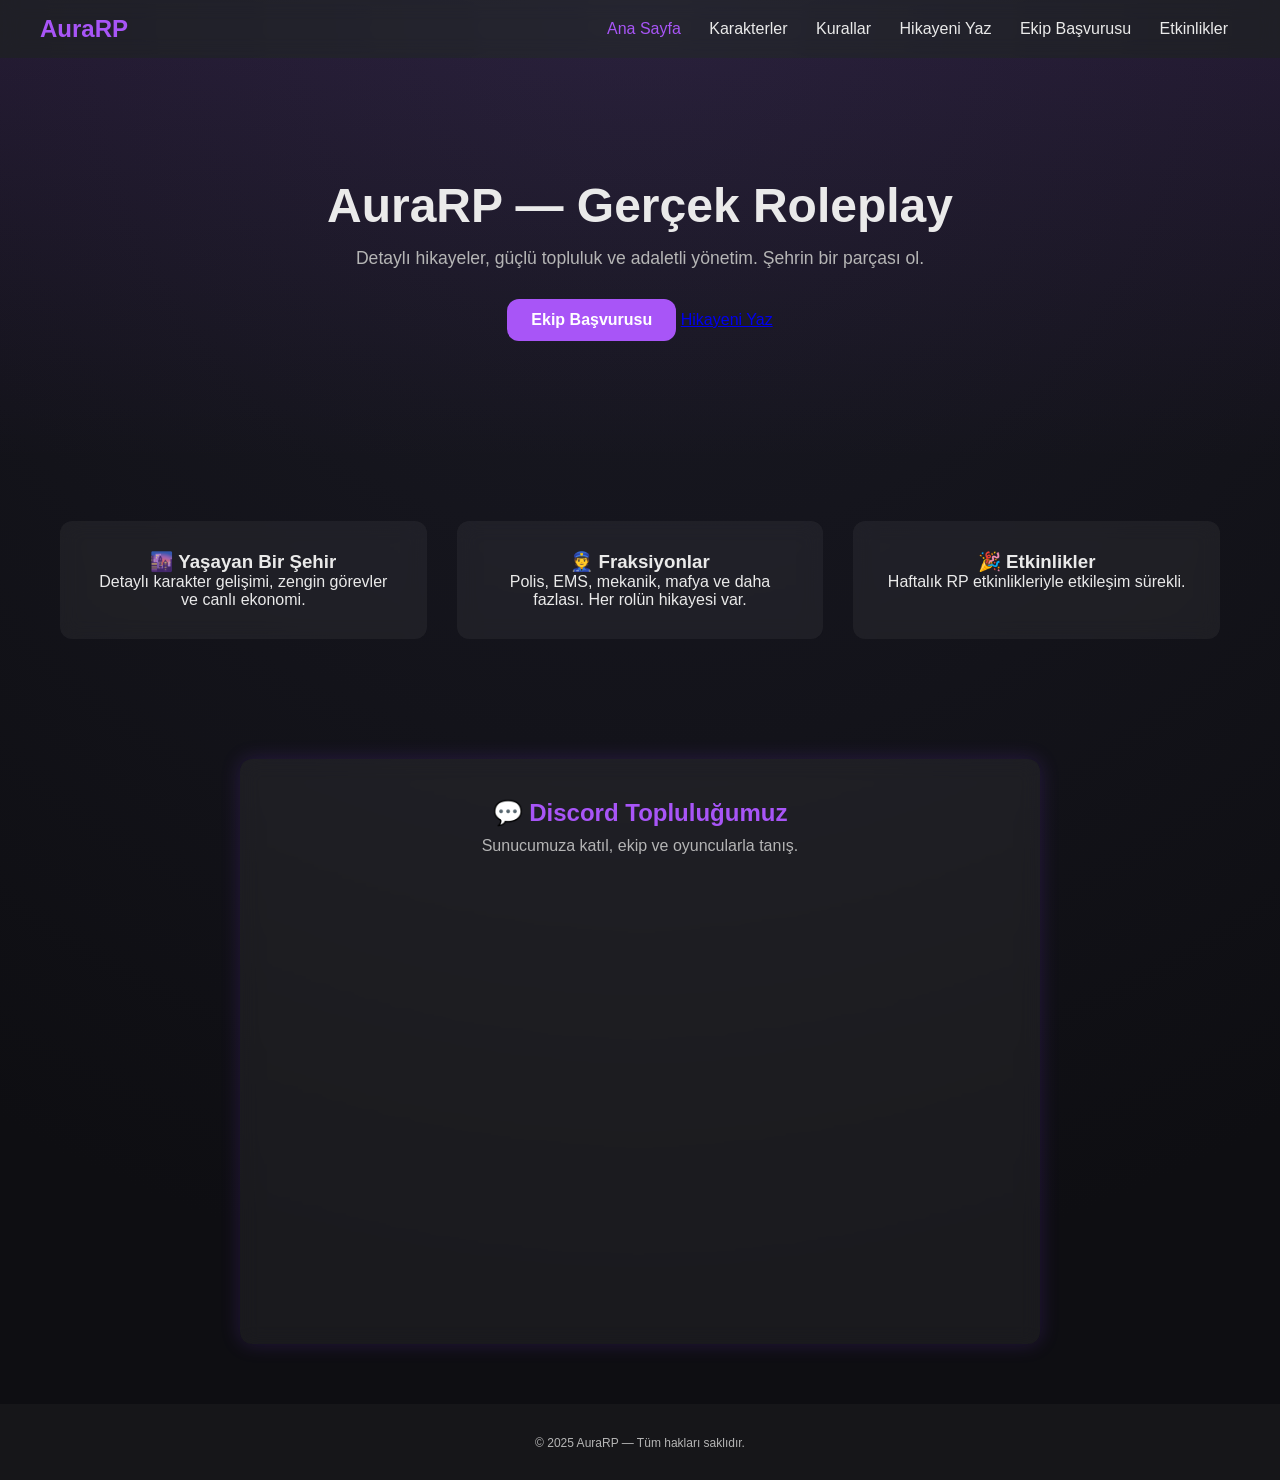
==== index.html @ 649ebe2e "Update index.html" ====
<!DOCTYPE html>
<html lang="tr">
<head>
  <meta charset="utf-8" />
  <meta name="viewport" content="width=device-width,initial-scale=1" />
  <title>AuraRP — Ana Sayfa</title>
  <link rel="stylesheet" href="style.css">
</head>
<body>

  <nav class="nav">
    <div class="brand">AuraRP</div>
    <div class="nav-links">
      <a href="index.html" class="active">Ana Sayfa</a>
      <a href="characters.html">Karakterler</a>
      <a href="rules.html">Kurallar</a>
      <a href="hikaye.html">Hikayeni Yaz</a>
      <a href="basvuru.html">Ekip Başvurusu</a>
      <a href="etkinlik.html">Etkinlikler</a>
    </div>
  </nav>

  <header class="hero" id="home">
    <div class="hero-content">
      <h1>AuraRP — Gerçek Roleplay</h1>
      <p>Detaylı hikayeler, güçlü topluluk ve adaletli yönetim. Şehrin bir parçası ol.</p>
      <div class="hero-ctas">
        <a class="btn-primary" href="basvuru.html">Ekip Başvurusu</a>
        <a class="btn-secondary" href="hikaye.html">Hikayeni Yaz</a>
      </div>
    </div>
  </header>

  <main>
    <section class="info">
      <div class="info-box">
        <h3>🌆 Yaşayan Bir Şehir</h3>
        <p>Detaylı karakter gelişimi, zengin görevler ve canlı ekonomi.</p>
      </div>
      <div class="info-box">
        <h3>👮 Fraksiyonlar</h3>
        <p>Polis, EMS, mekanik, mafya ve daha fazlası. Her rolün hikayesi var.</p>
      </div>
      <div class="info-box">
        <h3>🎉 Etkinlikler</h3>
        <p>Haftalık RP etkinlikleriyle etkileşim sürekli.</p>
      </div>
    </section>

    <!-- Discord section: iframe + fallback -->
    <section class="discord-section" id="discordSection">
      <h2>💬 Discord Topluluğumuz</h2>
      <p>Sunucumuza katıl, ekip ve oyuncularla tanış.</p>

      <div class="discord-wrapper">
        <!-- iframe (canlı widget) -->
        <iframe id="discordIframe"
          src="https://discord.com/widget?id=1429447982087929938&theme=dark"
          width="360" height="420" allowtransparency="true" frameborder="0"
          sandbox="allow-popups allow-popups-to-escape-sandbox allow-same-origin allow-scripts"
          title="AuraRP Discord Widget"></iframe>

        <!-- fallback card (gösterilir iframe yüklenmezse) -->
        <div id="discordFallback" class="discord-fallback" hidden>
          <div class="fallback-inner">
            <div class="fallback-title">AuraRP • Discord</div>
            <div class="fallback-body">
              <p>Widget yüklenemiyor veya sunucuda widget kapalı. Yine de katılabilirsin:</p>
              <a class="btn-primary" href="https://discord.gg/quWAxqxK4T" target="_blank">Discord’a Katıl</a>
            </div>
          </div>
        </div>
      </div>

    </section>
  </main>

  <footer>
    <small>© 2025 AuraRP — Tüm hakları saklıdır.</small>
  </footer>

<script>
  // Basit kontrol: iframe onload tetiklenirse fallback gizle. 2.5s içinde onload gelmezse fallback göster.
  (function(){
    const iframe = document.getElementById('discordIframe');
    const fallback = document.getElementById('discordFallback');

    let loaded = false;
    const timeout = setTimeout(() => {
      if (!loaded) {
        // iframe muhtemelen engelleniyor (widget kapalı veya CSP); fallback'ı göster
        fallback.hidden = false;
        iframe.style.display = 'none';
      }
    }, 2500);

    iframe.addEventListener('load', () => {
      loaded = true;
      clearTimeout(timeout);
      // bazen iframe yükleniyor ama içeriği boş; yine de gizleme.
      fallback.hidden = true;
      iframe.style.display = 'block';
    });
  })();
</script>

</body>
</html>
---- style.css ----
:root {
  --bg: #0e0e12;
  --text: #eaeaea;
  --text-light: #b5b5b5;
  --accent: #a855f7;
  --radius: 12px;
}

* {
  margin: 0;
  padding: 0;
  box-sizing: border-box;
  font-family: "Poppins", sans-serif;
}

body {
  background: radial-gradient(circle at top, #1a1a25 0%, #0e0e12 80%);
  color: var(--text);
  min-height: 100vh;
  display: flex;
  flex-direction: column;
}

/* ---------- Navbar ---------- */
.nav {
  display: flex;
  justify-content: space-between;
  align-items: center;
  background: rgba(255, 255, 255, 0.05);
  backdrop-filter: blur(10px);
  padding: 15px 40px;
  position: sticky;
  top: 0;
  z-index: 10;
}

.brand {
  font-weight: 800;
  font-size: 1.5rem;
  color: var(--accent);
}

.nav-links a {
  color: var(--text);
  margin: 0 12px;
  text-decoration: none;
  transition: 0.3s;
}

.nav-links a:hover,
.nav-links a.active {
  color: var(--accent);
}

/* ---------- Hero ---------- */
.hero {
  text-align: center;
  padding: 120px 20px;
  background: linear-gradient(180deg, rgba(168, 85, 247, 0.1), transparent);
}

.hero-content h1 {
  font-size: 3rem;
  margin-bottom: 15px;
}

.hero-content p {
  font-size: 1.1rem;
  color: var(--text-light);
  margin-bottom: 30px;
}

.btn-primary {
  display: inline-block;
  background: var(--accent);
  color: white;
  padding: 12px 24px;
  border-radius: var(--radius);
  text-decoration: none;
  font-weight: 600;
  transition: 0.3s;
}

.btn-primary:hover {
  background: #9333ea;
  box-shadow: 0 0 20px rgba(168, 85, 247, 0.5);
}

/* ---------- Bilgi Kutuları ---------- */
.info {
  display: grid;
  grid-template-columns: repeat(auto-fit, minmax(250px, 1fr));
  gap: 30px;
  padding: 60px;
  text-align: center;
}

.info-box {
  background: rgba(255, 255, 255, 0.05);
  border-radius: var(--radius);
  padding: 30px;
  backdrop-filter: blur(10px);
  transition: 0.3s;
}

.info-box:hover {
  transform: translateY(-6px);
  box-shadow: 0 0 15px rgba(168, 85, 247, 0.3);
}

/* ---------- Discord Bölümü ---------- */
.discord-section {
  text-align: center;
  margin: 60px auto;
  padding: 40px;
  max-width: 800px;
  background: rgba(255, 255, 255, 0.05);
  border-radius: var(--radius);
  backdrop-filter: blur(10px);
  box-shadow: 0 0 20px rgba(124, 58, 237, 0.2);
}

.discord-section h2 {
  color: var(--accent);
  margin-bottom: 10px;
}

.discord-section p {
  color: var(--text-light);
  margin-bottom: 25px;
}

.discord-widget {
  display: flex;
  justify-content: center;
}

/* ---------- Sayfa Bölümü ---------- */
.page {
  text-align: center;
  padding: 100px 20px 60px;
}

.page h1 {
  color: var(--accent);
  margin-bottom: 15px;
}

.page p {
  color: var(--text-light);
  margin-bottom: 40px;
}

/* ---------- Form Tasarımı ---------- */
.form-glass {
  background: rgba(255, 255, 255, 0.05);
  backdrop-filter: blur(12px);
  border-radius: var(--radius);
  box-shadow: 0 0 20px rgba(124, 58, 237, 0.2);
  padding: 40px;
  max-width: 600px;
  margin: 30px auto;
  transition: 0.3s ease;
}

.animated-form .field {
  position: relative;
  margin-bottom: 20px;
}

.animated-form input,
.animated-form textarea,
.animated-form select {
  width: 100%;
  padding: 14px 16px;
  background: rgba(20, 20, 25, 0.7);
  border: 1px solid rgba(255, 255, 255, 0.1);
  border-radius: var(--radius);
  color: var(--text);
  font-size: 15px;
  outline: none;
  transition: 0.3s ease;
}

.animated-form input:focus,
.animated-form textarea:focus,
.animated-form select:focus {
  border-color: var(--accent);
  box-shadow: 0 0 10px rgba(124, 58, 237, 0.4);
}

.animated-form label {
  position: absolute;
  left: 16px;
  top: 13px;
  color: var(--text-light);
  font-size: 14px;
  pointer-events: none;
  transition: 0.25s ease;
}

.animated-form input:focus + label,
.animated-form textarea:focus + label,
.animated-form input:not(:placeholder-shown) + label,
.animated-form textarea:not(:placeholder-shown) + label {
  top: -8px;
  left: 10px;
  background: var(--bg);
  padding: 0 6px;
  font-size: 12px;
  color: var(--accent);
}

/* ---------- Footer ---------- */
footer {
  margin-top: auto;
  text-align: center;
  padding: 30px;
  font-size: 0.9rem;
  color: var(--text-light);
  background: rgba(255, 255, 255, 0.03);
}

/* ---------- Mobil ---------- */
@media (max-width: 700px) {
  .info {
    padding: 30px 15px;
  }

  .form-glass {
    padding: 25px;
  }

  .discord-widget iframe {
    width: 100%;
    height: 400px;
  }
}
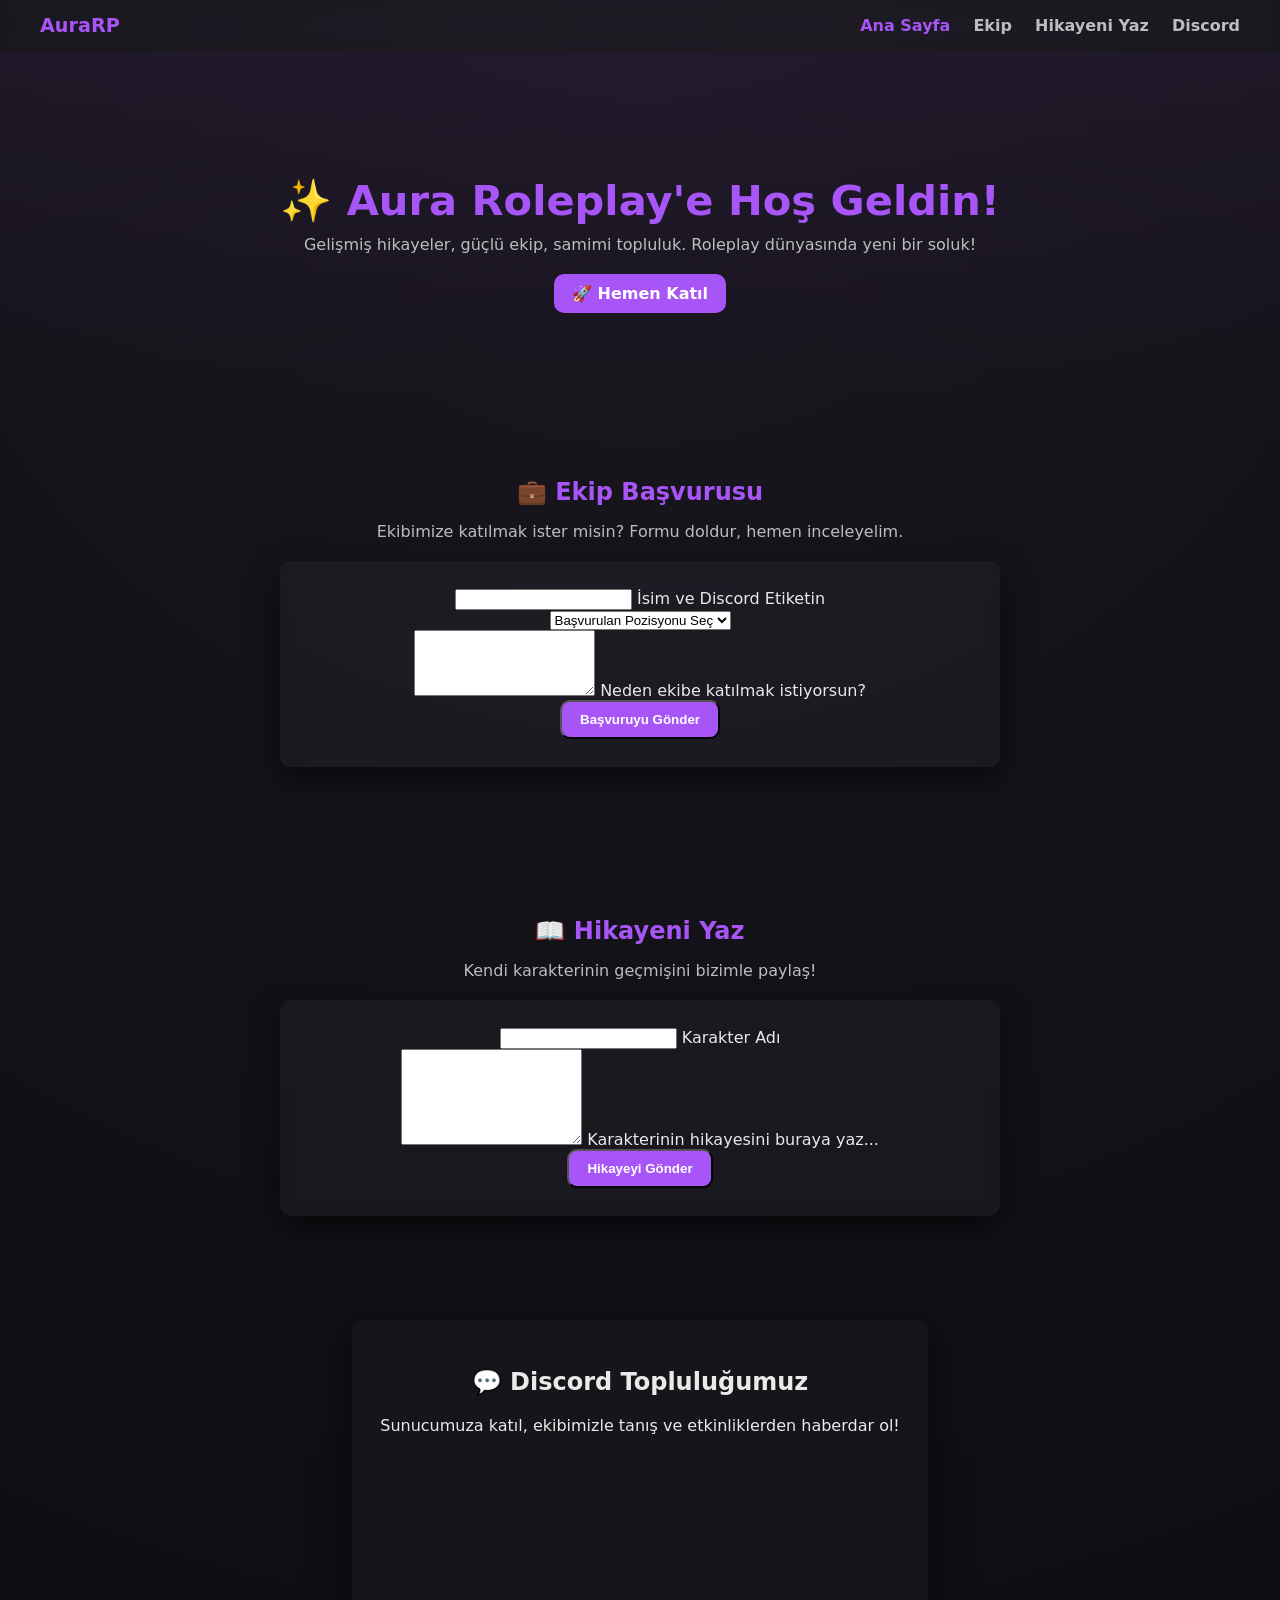
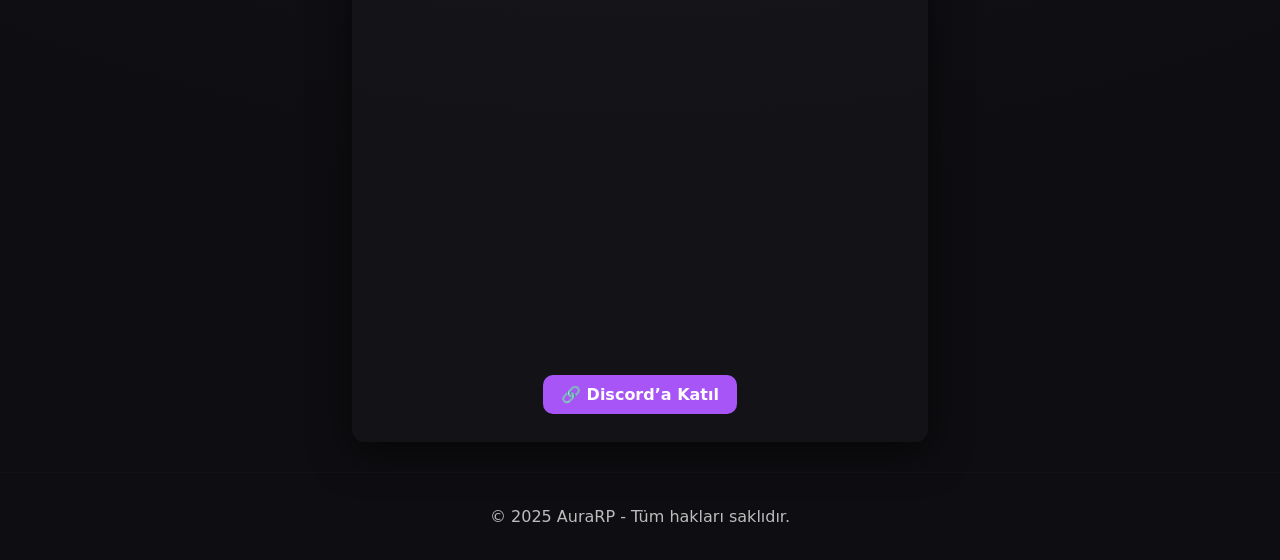
==== commit 0063f95d: "Update index.html" ====
--- a/index.html
+++ b/index.html
@@ -1,108 +1,111 @@
 <!DOCTYPE html>
 <html lang="tr">
-<head>
-  <meta charset="utf-8" />
-  <meta name="viewport" content="width=device-width,initial-scale=1" />
-  <title>AuraRP — Ana Sayfa</title>
-  <link rel="stylesheet" href="style.css">
-</head>
-<body>
+  <head>
+    <meta charset="UTF-8" />
+    <meta name="viewport" content="width=device-width, initial-scale=1.0" />
+    <title>AuraRP | Resmi Site</title>
+    <link rel="stylesheet" href="style.css" />
+  </head>
 
-  <nav class="nav">
-    <div class="brand">AuraRP</div>
-    <div class="nav-links">
-      <a href="index.html" class="active">Ana Sayfa</a>
-      <a href="characters.html">Karakterler</a>
-      <a href="rules.html">Kurallar</a>
-      <a href="hikaye.html">Hikayeni Yaz</a>
-      <a href="basvuru.html">Ekip Başvurusu</a>
-      <a href="etkinlik.html">Etkinlikler</a>
-    </div>
-  </nav>
+  <body>
+    <!-- Navbar -->
+    <nav class="nav">
+      <div class="brand">AuraRP</div>
+      <div class="nav-links">
+        <a href="#anasayfa" class="active">Ana Sayfa</a>
+        <a href="#ekip">Ekip</a>
+        <a href="#hikaye">Hikayeni Yaz</a>
+        <a href="#discord">Discord</a>
+      </div>
+    </nav>
 
-  <header class="hero" id="home">
-    <div class="hero-content">
-      <h1>AuraRP — Gerçek Roleplay</h1>
-      <p>Detaylı hikayeler, güçlü topluluk ve adaletli yönetim. Şehrin bir parçası ol.</p>
-      <div class="hero-ctas">
-        <a class="btn-primary" href="basvuru.html">Ekip Başvurusu</a>
-        <a class="btn-secondary" href="hikaye.html">Hikayeni Yaz</a>
-      </div>
-    </div>
-  </header>
-
-  <main>
-    <section class="info">
-      <div class="info-box">
-        <h3>🌆 Yaşayan Bir Şehir</h3>
-        <p>Detaylı karakter gelişimi, zengin görevler ve canlı ekonomi.</p>
-      </div>
-      <div class="info-box">
-        <h3>👮 Fraksiyonlar</h3>
-        <p>Polis, EMS, mekanik, mafya ve daha fazlası. Her rolün hikayesi var.</p>
-      </div>
-      <div class="info-box">
-        <h3>🎉 Etkinlikler</h3>
-        <p>Haftalık RP etkinlikleriyle etkileşim sürekli.</p>
+    <!-- Hero -->
+    <section class="hero" id="anasayfa">
+      <div class="hero-content">
+        <h1>✨ Aura Roleplay'e Hoş Geldin!</h1>
+        <p>Gelişmiş hikayeler, güçlü ekip, samimi topluluk. Roleplay dünyasında yeni bir soluk!</p>
+        <a href="https://discord.gg/quWAxqxK4T" target="_blank" class="btn-primary">🚀 Hemen Katıl</a>
       </div>
     </section>
 
-    <!-- Discord section: iframe + fallback -->
-    <section class="discord-section" id="discordSection">
+    <!-- Ekip Başvurusu -->
+    <section class="page" id="ekip">
+      <h1>💼 Ekip Başvurusu</h1>
+      <p>Ekibimize katılmak ister misin? Formu doldur, hemen inceleyelim.</p>
+
+      <div class="form-glass">
+        <form action="#" method="POST" class="animated-form">
+          <div class="field">
+            <input type="text" name="isim" id="isim" placeholder=" " required />
+            <label for="isim">İsim ve Discord Etiketin</label>
+          </div>
+
+          <div class="field">
+            <select name="pozisyon" id="pozisyon" required>
+              <option value="" disabled selected>Başvurulan Pozisyonu Seç</option>
+              <option value="yetkili">Yetkili</option>
+              <option value="destek">Destek Ekibi</option>
+              <option value="developer">Developer</option>
+              <option value="grafiker">Grafiker</option>
+            </select>
+          </div>
+
+          <div class="field">
+            <textarea name="neden" id="neden" rows="4" placeholder=" " required></textarea>
+            <label for="neden">Neden ekibe katılmak istiyorsun?</label>
+          </div>
+
+          <button type="submit" class="btn-primary">Başvuruyu Gönder</button>
+        </form>
+      </div>
+    </section>
+
+    <!-- Hikayeni Yaz -->
+    <section class="page" id="hikaye">
+      <h1>📖 Hikayeni Yaz</h1>
+      <p>Kendi karakterinin geçmişini bizimle paylaş!</p>
+
+      <div class="form-glass">
+        <form action="#" method="POST" class="animated-form">
+          <div class="field">
+            <input type="text" name="karakter" id="karakter" placeholder=" " required />
+            <label for="karakter">Karakter Adı</label>
+          </div>
+
+          <div class="field">
+            <textarea name="hikaye" id="hikaye-text" rows="6" placeholder=" " required></textarea>
+            <label for="hikaye-text">Karakterinin hikayesini buraya yaz...</label>
+          </div>
+
+          <button type="submit" class="btn-primary">Hikayeyi Gönder</button>
+        </form>
+      </div>
+    </section>
+
+    <!-- Discord Topluluğu -->
+    <section class="discord-section" id="discord">
       <h2>💬 Discord Topluluğumuz</h2>
-      <p>Sunucumuza katıl, ekip ve oyuncularla tanış.</p>
+      <p>Sunucumuza katıl, ekibimizle tanış ve etkinliklerden haberdar ol!</p>
 
-      <div class="discord-wrapper">
-        <!-- iframe (canlı widget) -->
-        <iframe id="discordIframe"
+      <div class="discord-widget">
+        <iframe
           src="https://discord.com/widget?id=1429447982087929938&theme=dark"
-          width="360" height="420" allowtransparency="true" frameborder="0"
+          width="350"
+          height="500"
+          allowtransparency="true"
+          frameborder="0"
           sandbox="allow-popups allow-popups-to-escape-sandbox allow-same-origin allow-scripts"
-          title="AuraRP Discord Widget"></iframe>
-
-        <!-- fallback card (gösterilir iframe yüklenmezse) -->
-        <div id="discordFallback" class="discord-fallback" hidden>
-          <div class="fallback-inner">
-            <div class="fallback-title">AuraRP • Discord</div>
-            <div class="fallback-body">
-              <p>Widget yüklenemiyor veya sunucuda widget kapalı. Yine de katılabilirsin:</p>
-              <a class="btn-primary" href="https://discord.gg/quWAxqxK4T" target="_blank">Discord’a Katıl</a>
-            </div>
-          </div>
-        </div>
+        ></iframe>
       </div>
 
+      <a href="https://discord.gg/quWAxqxK4T" target="_blank" class="btn-primary" style="margin-top:20px;">
+        🔗 Discord’a Katıl
+      </a>
     </section>
-  </main>
 
-  <footer>
-    <small>© 2025 AuraRP — Tüm hakları saklıdır.</small>
-  </footer>
-
-<script>
-  // Basit kontrol: iframe onload tetiklenirse fallback gizle. 2.5s içinde onload gelmezse fallback göster.
-  (function(){
-    const iframe = document.getElementById('discordIframe');
-    const fallback = document.getElementById('discordFallback');
-
-    let loaded = false;
-    const timeout = setTimeout(() => {
-      if (!loaded) {
-        // iframe muhtemelen engelleniyor (widget kapalı veya CSP); fallback'ı göster
-        fallback.hidden = false;
-        iframe.style.display = 'none';
-      }
-    }, 2500);
-
-    iframe.addEventListener('load', () => {
-      loaded = true;
-      clearTimeout(timeout);
-      // bazen iframe yükleniyor ama içeriği boş; yine de gizleme.
-      fallback.hidden = true;
-      iframe.style.display = 'block';
-    });
-  })();
-</script>
-
-</body>
+    <!-- Footer -->
+    <footer>
+      <p>© 2025 AuraRP - Tüm hakları saklıdır.</p>
+    </footer>
+  </body>
 </html>
--- a/style.css
+++ b/style.css
@@ -1,238 +1,83 @@
-:root {
-  --bg: #0e0e12;
+:root{
+  --bg-1: #0e0e12;
+  --bg-2: #15131a;
+  --accent: #a855f7;
   --text: #eaeaea;
-  --text-light: #b5b5b5;
-  --accent: #a855f7;
+  --muted: #bdbdbd;
+  --card: rgba(255,255,255,0.03);
   --radius: 12px;
 }
 
-* {
-  margin: 0;
-  padding: 0;
-  box-sizing: border-box;
-  font-family: "Poppins", sans-serif;
+*{box-sizing:border-box}
+body{
+  margin:0;
+  font-family: "Poppins", system-ui, -apple-system, "Segoe UI", Roboto, "Helvetica Neue", Arial;
+  color:var(--text);
+  background: radial-gradient(circle at top, #1a1720 0%, #0e0e12 80%);
+  min-height:100vh;
+  display:flex;
+  flex-direction:column;
 }
 
-body {
-  background: radial-gradient(circle at top, #1a1a25 0%, #0e0e12 80%);
-  color: var(--text);
-  min-height: 100vh;
-  display: flex;
-  flex-direction: column;
+/* NAV */
+.nav{
+  position:sticky; top:0;
+  display:flex; justify-content:space-between; align-items:center;
+  padding:14px 40px;
+  background: rgba(255,255,255,0.02);
+  backdrop-filter: blur(8px);
+  z-index:50;
 }
+.brand{ font-weight:800; color:var(--accent); font-size:1.2rem }
+.nav-links a{ color:var(--muted); text-decoration:none; margin-left:18px; font-weight:600 }
+.nav-links a:hover, .nav-links a.active{ color:var(--accent) }
 
-/* ---------- Navbar ---------- */
-.nav {
-  display: flex;
-  justify-content: space-between;
-  align-items: center;
-  background: rgba(255, 255, 255, 0.05);
-  backdrop-filter: blur(10px);
-  padding: 15px 40px;
-  position: sticky;
-  top: 0;
-  z-index: 10;
+/* HERO */
+.hero{ padding:90px 18px; text-align:center; background: linear-gradient(180deg, rgba(168,85,247,0.06), transparent) }
+.hero-content h1{ font-size:2.6rem; margin-bottom:10px; color:var(--accent) }
+.hero-content p{ color:var(--muted); max-width:800px; margin: 0 auto 20px; font-size:1rem }
+.hero-ctas{ display:flex; gap:12px; justify-content:center; flex-wrap:wrap; margin-top:12px }
+.btn-primary, .btn-secondary{
+  display:inline-block; padding:10px 18px; border-radius:10px; font-weight:700; text-decoration:none; cursor:pointer;
 }
+.btn-primary{ background:var(--accent); color:#fff }
+.btn-primary:hover{ box-shadow:0 8px 30px rgba(168,85,247,0.18) }
+.btn-secondary{ border:1px solid rgba(255,255,255,0.06); color:var(--text) }
 
-.brand {
-  font-weight: 800;
-  font-size: 1.5rem;
-  color: var(--accent);
+/* INFO */
+main{ flex:1 }
+.info{ display:grid; grid-template-columns: repeat(auto-fit, minmax(240px,1fr)); gap:20px; padding:36px; max-width:1200px; margin:0 auto }
+.info-box{ background:var(--card); padding:22px; border-radius:var(--radius); text-align:center; box-shadow:0 8px 30px rgba(0,0,0,0.5) }
+.info-box h3{ color:var(--accent); margin-bottom:8px }
+.info-box p{ color:var(--muted) }
+
+/* DISCORD SECTION */
+.discord-section{ max-width:900px; margin:30px auto; padding:28px; border-radius:var(--radius); background: rgba(255,255,255,0.02); text-align:center; box-shadow: 0 10px 40px rgba(0,0,0,0.6) }
+.discord-wrapper{ display:flex; justify-content:center; align-items:flex-start; gap:18px; margin-top:18px }
+
+/* iframe */
+.discord-wrapper iframe{ border-radius:10px; border:1px solid rgba(255,255,255,0.03); background:#111; }
+
+/* fallback card */
+.discord-fallback{ width:360px; max-width:95%; border-radius:10px; background: linear-gradient(180deg, rgba(255,255,255,0.02), rgba(255,255,255,0.01)); padding:18px; display:flex; align-items:center; justify-content:center; }
+.fallback-inner{ text-align:center; padding:6px }
+.fallback-title{ font-weight:700; color:var(--accent); margin-bottom:8px }
+.fallback-body p{ color:var(--muted); margin-bottom:14px }
+
+/* PAGE & FORMS (genel sayfa stillerle uyumlu bırakıldı) */
+.page{ padding:56px 20px; text-align:center }
+.page h1{ color:var(--accent); margin-bottom:8px }
+.page p{ color:var(--muted); margin-bottom:20px }
+
+/* FORM GLASS (diğer sayfalarda kullanılıyor) */
+.form-glass{ background: rgba(255,255,255,0.03); backdrop-filter: blur(8px); padding:28px; border-radius:10px; max-width:720px; margin: 18px auto; box-shadow:0 10px 30px rgba(0,0,0,0.6) }
+
+/* FOOTER */
+footer{ padding:18px; text-align:center; color:var(--muted); border-top:1px solid rgba(255,255,255,0.02) }
+
+/* RESPONSIVE */
+@media (max-width:900px){
+  .nav{ padding:12px 18px }
+  .hero-content h1{ font-size:2rem }
+  .discord-wrapper{ flex-direction:column; align-items:center }
 }
-
-.nav-links a {
-  color: var(--text);
-  margin: 0 12px;
-  text-decoration: none;
-  transition: 0.3s;
-}
-
-.nav-links a:hover,
-.nav-links a.active {
-  color: var(--accent);
-}
-
-/* ---------- Hero ---------- */
-.hero {
-  text-align: center;
-  padding: 120px 20px;
-  background: linear-gradient(180deg, rgba(168, 85, 247, 0.1), transparent);
-}
-
-.hero-content h1 {
-  font-size: 3rem;
-  margin-bottom: 15px;
-}
-
-.hero-content p {
-  font-size: 1.1rem;
-  color: var(--text-light);
-  margin-bottom: 30px;
-}
-
-.btn-primary {
-  display: inline-block;
-  background: var(--accent);
-  color: white;
-  padding: 12px 24px;
-  border-radius: var(--radius);
-  text-decoration: none;
-  font-weight: 600;
-  transition: 0.3s;
-}
-
-.btn-primary:hover {
-  background: #9333ea;
-  box-shadow: 0 0 20px rgba(168, 85, 247, 0.5);
-}
-
-/* ---------- Bilgi Kutuları ---------- */
-.info {
-  display: grid;
-  grid-template-columns: repeat(auto-fit, minmax(250px, 1fr));
-  gap: 30px;
-  padding: 60px;
-  text-align: center;
-}
-
-.info-box {
-  background: rgba(255, 255, 255, 0.05);
-  border-radius: var(--radius);
-  padding: 30px;
-  backdrop-filter: blur(10px);
-  transition: 0.3s;
-}
-
-.info-box:hover {
-  transform: translateY(-6px);
-  box-shadow: 0 0 15px rgba(168, 85, 247, 0.3);
-}
-
-/* ---------- Discord Bölümü ---------- */
-.discord-section {
-  text-align: center;
-  margin: 60px auto;
-  padding: 40px;
-  max-width: 800px;
-  background: rgba(255, 255, 255, 0.05);
-  border-radius: var(--radius);
-  backdrop-filter: blur(10px);
-  box-shadow: 0 0 20px rgba(124, 58, 237, 0.2);
-}
-
-.discord-section h2 {
-  color: var(--accent);
-  margin-bottom: 10px;
-}
-
-.discord-section p {
-  color: var(--text-light);
-  margin-bottom: 25px;
-}
-
-.discord-widget {
-  display: flex;
-  justify-content: center;
-}
-
-/* ---------- Sayfa Bölümü ---------- */
-.page {
-  text-align: center;
-  padding: 100px 20px 60px;
-}
-
-.page h1 {
-  color: var(--accent);
-  margin-bottom: 15px;
-}
-
-.page p {
-  color: var(--text-light);
-  margin-bottom: 40px;
-}
-
-/* ---------- Form Tasarımı ---------- */
-.form-glass {
-  background: rgba(255, 255, 255, 0.05);
-  backdrop-filter: blur(12px);
-  border-radius: var(--radius);
-  box-shadow: 0 0 20px rgba(124, 58, 237, 0.2);
-  padding: 40px;
-  max-width: 600px;
-  margin: 30px auto;
-  transition: 0.3s ease;
-}
-
-.animated-form .field {
-  position: relative;
-  margin-bottom: 20px;
-}
-
-.animated-form input,
-.animated-form textarea,
-.animated-form select {
-  width: 100%;
-  padding: 14px 16px;
-  background: rgba(20, 20, 25, 0.7);
-  border: 1px solid rgba(255, 255, 255, 0.1);
-  border-radius: var(--radius);
-  color: var(--text);
-  font-size: 15px;
-  outline: none;
-  transition: 0.3s ease;
-}
-
-.animated-form input:focus,
-.animated-form textarea:focus,
-.animated-form select:focus {
-  border-color: var(--accent);
-  box-shadow: 0 0 10px rgba(124, 58, 237, 0.4);
-}
-
-.animated-form label {
-  position: absolute;
-  left: 16px;
-  top: 13px;
-  color: var(--text-light);
-  font-size: 14px;
-  pointer-events: none;
-  transition: 0.25s ease;
-}
-
-.animated-form input:focus + label,
-.animated-form textarea:focus + label,
-.animated-form input:not(:placeholder-shown) + label,
-.animated-form textarea:not(:placeholder-shown) + label {
-  top: -8px;
-  left: 10px;
-  background: var(--bg);
-  padding: 0 6px;
-  font-size: 12px;
-  color: var(--accent);
-}
-
-/* ---------- Footer ---------- */
-footer {
-  margin-top: auto;
-  text-align: center;
-  padding: 30px;
-  font-size: 0.9rem;
-  color: var(--text-light);
-  background: rgba(255, 255, 255, 0.03);
-}
-
-/* ---------- Mobil ---------- */
-@media (max-width: 700px) {
-  .info {
-    padding: 30px 15px;
-  }
-
-  .form-glass {
-    padding: 25px;
-  }
-
-  .discord-widget iframe {
-    width: 100%;
-    height: 400px;
-  }
-}
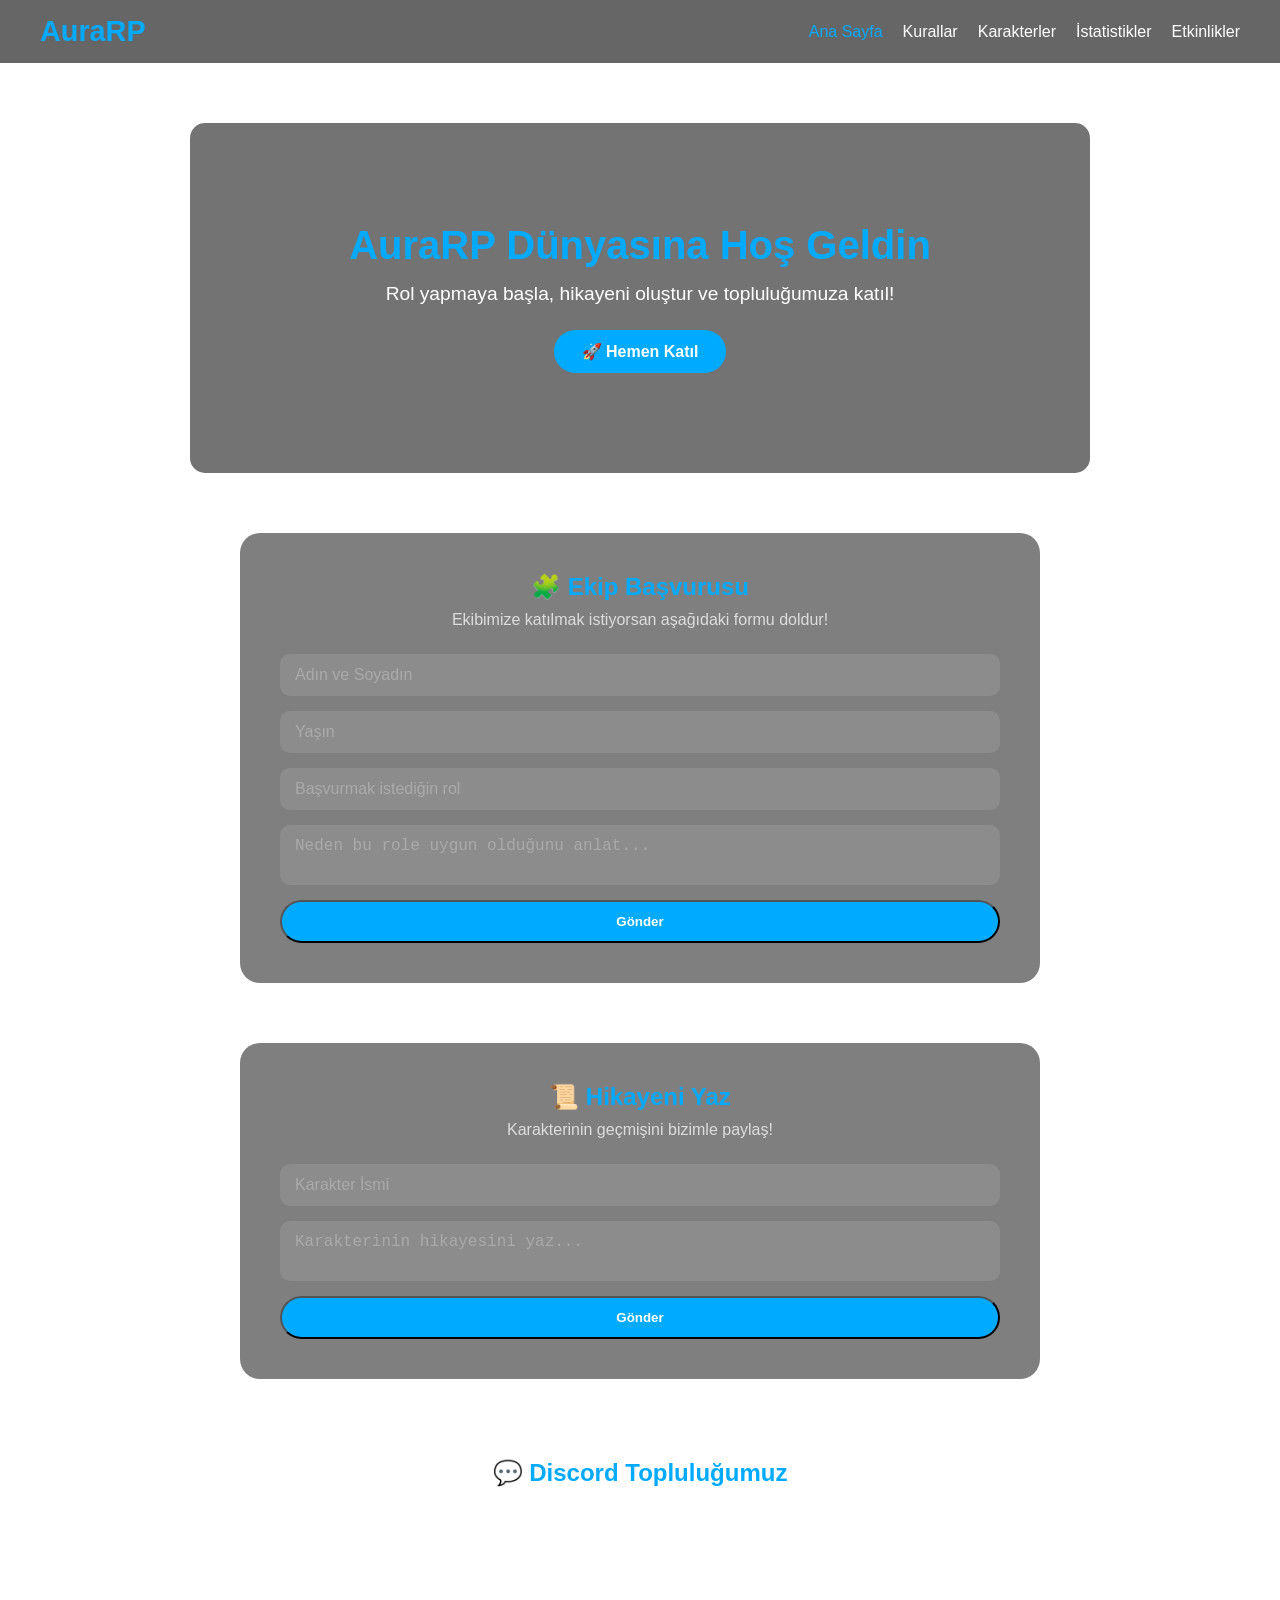
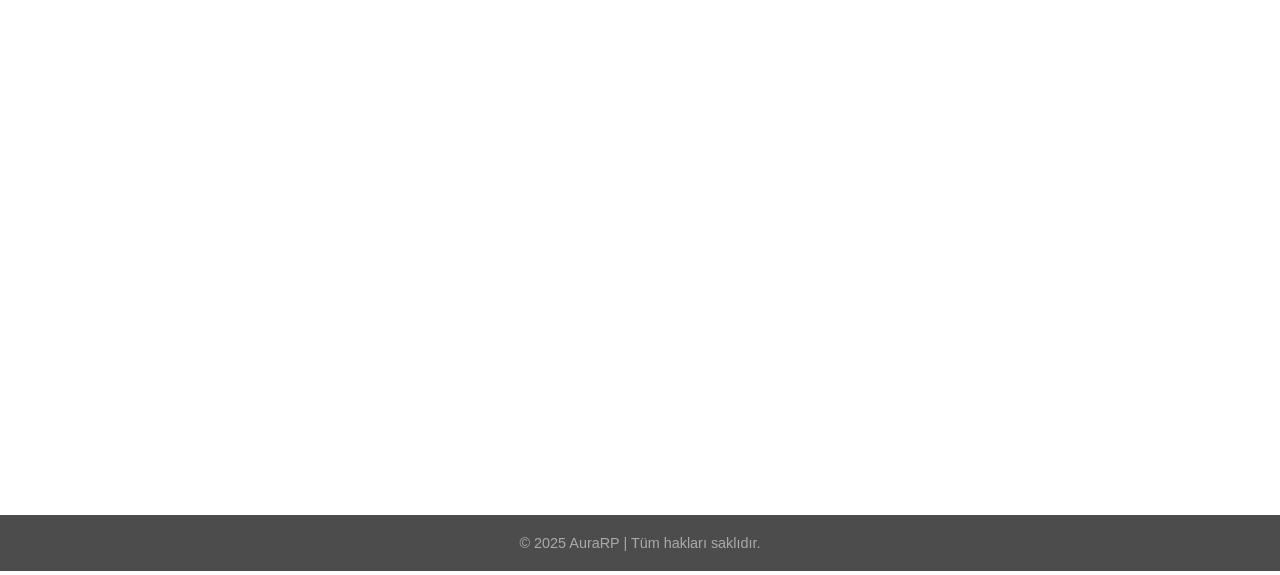
==== commit dd487c2a: "Update index.html" ====
--- a/index.html
+++ b/index.html
@@ -1,92 +1,57 @@
 <!DOCTYPE html>
 <html lang="tr">
-  <head>
-    <meta charset="UTF-8" />
-    <meta name="viewport" content="width=device-width, initial-scale=1.0" />
-    <title>AuraRP | Resmi Site</title>
-    <link rel="stylesheet" href="style.css" />
-  </head>
+<head>
+  <meta charset="UTF-8" />
+  <meta name="viewport" content="width=device-width, initial-scale=1.0" />
+  <title>AuraRP | Ana Sayfa</title>
+  <link rel="stylesheet" href="style.css" />
+</head>
+<body>
+  <header>
+    <h1>AuraRP</h1>
+    <nav>
+      <ul>
+        <li><a href="index.html" class="active">Ana Sayfa</a></li>
+        <li><a href="kurallar.html">Kurallar</a></li>
+        <li><a href="karakterler.html">Karakterler</a></li>
+        <li><a href="istatistikler.html">İstatistikler</a></li>
+        <li><a href="etkinlikler.html">Etkinlikler</a></li>
+      </ul>
+    </nav>
+  </header>
 
-  <body>
-    <!-- Navbar -->
-    <nav class="nav">
-      <div class="brand">AuraRP</div>
-      <div class="nav-links">
-        <a href="#anasayfa" class="active">Ana Sayfa</a>
-        <a href="#ekip">Ekip</a>
-        <a href="#hikaye">Hikayeni Yaz</a>
-        <a href="#discord">Discord</a>
-      </div>
-    </nav>
-
-    <!-- Hero -->
-    <section class="hero" id="anasayfa">
-      <div class="hero-content">
-        <h1>✨ Aura Roleplay'e Hoş Geldin!</h1>
-        <p>Gelişmiş hikayeler, güçlü ekip, samimi topluluk. Roleplay dünyasında yeni bir soluk!</p>
-        <a href="https://discord.gg/quWAxqxK4T" target="_blank" class="btn-primary">🚀 Hemen Katıl</a>
-      </div>
+  <main>
+    <section class="hero">
+      <h2>AuraRP Dünyasına Hoş Geldin</h2>
+      <p>Rol yapmaya başla, hikayeni oluştur ve topluluğumuza katıl!</p>
+      <a href="https://discord.gg/quWAxqxK4T" target="_blank" class="btn-primary">🚀 Hemen Katıl</a>
     </section>
 
-    <!-- Ekip Başvurusu -->
-    <section class="page" id="ekip">
-      <h1>💼 Ekip Başvurusu</h1>
-      <p>Ekibimize katılmak ister misin? Formu doldur, hemen inceleyelim.</p>
-
-      <div class="form-glass">
-        <form action="#" method="POST" class="animated-form">
-          <div class="field">
-            <input type="text" name="isim" id="isim" placeholder=" " required />
-            <label for="isim">İsim ve Discord Etiketin</label>
-          </div>
-
-          <div class="field">
-            <select name="pozisyon" id="pozisyon" required>
-              <option value="" disabled selected>Başvurulan Pozisyonu Seç</option>
-              <option value="yetkili">Yetkili</option>
-              <option value="destek">Destek Ekibi</option>
-              <option value="developer">Developer</option>
-              <option value="grafiker">Grafiker</option>
-            </select>
-          </div>
-
-          <div class="field">
-            <textarea name="neden" id="neden" rows="4" placeholder=" " required></textarea>
-            <label for="neden">Neden ekibe katılmak istiyorsun?</label>
-          </div>
-
-          <button type="submit" class="btn-primary">Başvuruyu Gönder</button>
-        </form>
-      </div>
+    <section class="form-section">
+      <h2>🧩 Ekip Başvurusu</h2>
+      <p>Ekibimize katılmak istiyorsan aşağıdaki formu doldur!</p>
+      <form id="ekipForm">
+        <input type="text" name="isim" placeholder="Adın ve Soyadın" required />
+        <input type="text" name="yas" placeholder="Yaşın" required />
+        <input type="text" name="rol" placeholder="Başvurmak istediğin rol" required />
+        <textarea name="neden" placeholder="Neden bu role uygun olduğunu anlat..." required></textarea>
+        <button type="submit" class="btn-primary">Gönder</button>
+      </form>
     </section>
 
-    <!-- Hikayeni Yaz -->
-    <section class="page" id="hikaye">
-      <h1>📖 Hikayeni Yaz</h1>
-      <p>Kendi karakterinin geçmişini bizimle paylaş!</p>
-
-      <div class="form-glass">
-        <form action="#" method="POST" class="animated-form">
-          <div class="field">
-            <input type="text" name="karakter" id="karakter" placeholder=" " required />
-            <label for="karakter">Karakter Adı</label>
-          </div>
-
-          <div class="field">
-            <textarea name="hikaye" id="hikaye-text" rows="6" placeholder=" " required></textarea>
-            <label for="hikaye-text">Karakterinin hikayesini buraya yaz...</label>
-          </div>
-
-          <button type="submit" class="btn-primary">Hikayeyi Gönder</button>
-        </form>
-      </div>
+    <section class="form-section">
+      <h2>📜 Hikayeni Yaz</h2>
+      <p>Karakterinin geçmişini bizimle paylaş!</p>
+      <form id="hikayeForm">
+        <input type="text" name="karakter" placeholder="Karakter İsmi" required />
+        <textarea name="hikaye" placeholder="Karakterinin hikayesini yaz..." required></textarea>
+        <button type="submit" class="btn-primary">Gönder</button>
+      </form>
     </section>
 
-    <!-- Discord Topluluğu -->
     <section class="discord-section" id="discord">
       <h2>💬 Discord Topluluğumuz</h2>
-      <p>Sunucumuza katıl, ekibimizle tanış ve etkinliklerden haberdar ol!</p>
-
+      <p>Topluluğumuza katıl, ekibimizle tanış ve etkinliklerden haberdar ol!</p>
       <div class="discord-widget">
         <iframe
           src="https://discord.com/widget?id=1429447982087929938&theme=dark"
@@ -97,15 +62,38 @@
           sandbox="allow-popups allow-popups-to-escape-sandbox allow-same-origin allow-scripts"
         ></iframe>
       </div>
+    </section>
+  </main>
 
-      <a href="https://discord.gg/quWAxqxK4T" target="_blank" class="btn-primary" style="margin-top:20px;">
-        🔗 Discord’a Katıl
-      </a>
-    </section>
+  <footer>
+    <p>© 2025 AuraRP | Tüm hakları saklıdır.</p>
+  </footer>
 
-    <!-- Footer -->
-    <footer>
-      <p>© 2025 AuraRP - Tüm hakları saklıdır.</p>
-    </footer>
-  </body>
+  <script>
+    const ekipWebhook = "WEBHOOK_URLINI_BURAYA_YAZ"; // buraya kendi webhook'unu ekle
+    const hikayeWebhook = "WEBHOOK_URLINI_BURAYA_YAZ"; // buraya da hikaye webhook'unu ekle
+
+    document.getElementById("ekipForm").addEventListener("submit", async (e) => {
+      e.preventDefault();
+      const data = new FormData(e.target);
+      const payload = {
+        content: `🧩 **Yeni Ekip Başvurusu**\n👤 İsim: ${data.get("isim")}\n🎂 Yaş: ${data.get("yas")}\n🎭 Rol: ${data.get("rol")}\n📝 Sebep: ${data.get("neden")}`
+      };
+      await fetch(ekipWebhook, { method: "POST", headers: { "Content-Type": "application/json" }, body: JSON.stringify(payload) });
+      alert("Başvurun gönderildi!");
+      e.target.reset();
+    });
+
+    document.getElementById("hikayeForm").addEventListener("submit", async (e) => {
+      e.preventDefault();
+      const data = new FormData(e.target);
+      const payload = {
+        content: `📜 **Yeni Hikaye Gönderimi**\n👤 Karakter: ${data.get("karakter")}\n📖 Hikaye:\n${data.get("hikaye")}`
+      };
+      await fetch(hikayeWebhook, { method: "POST", headers: { "Content-Type": "application/json" }, body: JSON.stringify(payload) });
+      alert("Hikayen gönderildi!");
+      e.target.reset();
+    });
+  </script>
+</body>
 </html>
--- a/style.css
+++ b/style.css
@@ -1,83 +1,153 @@
-:root{
-  --bg-1: #0e0e12;
-  --bg-2: #15131a;
-  --accent: #a855f7;
-  --text: #eaeaea;
-  --muted: #bdbdbd;
-  --card: rgba(255,255,255,0.03);
-  --radius: 12px;
+* {
+  margin: 0;
+  padding: 0;
+  box-sizing: border-box;
 }
 
-*{box-sizing:border-box}
-body{
-  margin:0;
-  font-family: "Poppins", system-ui, -apple-system, "Segoe UI", Roboto, "Helvetica Neue", Arial;
-  color:var(--text);
-  background: radial-gradient(circle at top, #1a1720 0%, #0e0e12 80%);
-  min-height:100vh;
-  display:flex;
-  flex-direction:column;
+body {
+  font-family: 'Poppins', sans-serif;
+  background: url('arka-plan.jpg') no-repeat center center/cover;
+  color: #fff;
+  min-height: 100vh;
 }
 
-/* NAV */
-.nav{
-  position:sticky; top:0;
-  display:flex; justify-content:space-between; align-items:center;
-  padding:14px 40px;
-  background: rgba(255,255,255,0.02);
+/* Navbar */
+header {
+  background: rgba(0, 0, 0, 0.6);
+  padding: 15px 40px;
+  display: flex;
+  justify-content: space-between;
+  align-items: center;
+  backdrop-filter: blur(10px);
+}
+
+header h1 {
+  font-size: 1.8rem;
+  color: #00aaff;
+}
+
+nav ul {
+  display: flex;
+  list-style: none;
+  gap: 20px;
+}
+
+nav a {
+  color: #fff;
+  text-decoration: none;
+  font-weight: 500;
+  transition: color 0.3s;
+}
+
+nav a:hover,
+nav a.active {
+  color: #00aaff;
+}
+
+/* Hero */
+.hero {
+  text-align: center;
+  padding: 100px 20px;
+  background: rgba(0, 0, 0, 0.55);
   backdrop-filter: blur(8px);
-  z-index:50;
+  border-radius: 15px;
+  margin: 60px auto;
+  max-width: 900px;
 }
-.brand{ font-weight:800; color:var(--accent); font-size:1.2rem }
-.nav-links a{ color:var(--muted); text-decoration:none; margin-left:18px; font-weight:600 }
-.nav-links a:hover, .nav-links a.active{ color:var(--accent) }
 
-/* HERO */
-.hero{ padding:90px 18px; text-align:center; background: linear-gradient(180deg, rgba(168,85,247,0.06), transparent) }
-.hero-content h1{ font-size:2.6rem; margin-bottom:10px; color:var(--accent) }
-.hero-content p{ color:var(--muted); max-width:800px; margin: 0 auto 20px; font-size:1rem }
-.hero-ctas{ display:flex; gap:12px; justify-content:center; flex-wrap:wrap; margin-top:12px }
-.btn-primary, .btn-secondary{
-  display:inline-block; padding:10px 18px; border-radius:10px; font-weight:700; text-decoration:none; cursor:pointer;
+.hero h2 {
+  font-size: 2.5rem;
+  margin-bottom: 15px;
+  color: #00aaff;
 }
-.btn-primary{ background:var(--accent); color:#fff }
-.btn-primary:hover{ box-shadow:0 8px 30px rgba(168,85,247,0.18) }
-.btn-secondary{ border:1px solid rgba(255,255,255,0.06); color:var(--text) }
 
-/* INFO */
-main{ flex:1 }
-.info{ display:grid; grid-template-columns: repeat(auto-fit, minmax(240px,1fr)); gap:20px; padding:36px; max-width:1200px; margin:0 auto }
-.info-box{ background:var(--card); padding:22px; border-radius:var(--radius); text-align:center; box-shadow:0 8px 30px rgba(0,0,0,0.5) }
-.info-box h3{ color:var(--accent); margin-bottom:8px }
-.info-box p{ color:var(--muted) }
+.hero p {
+  font-size: 1.2rem;
+  margin-bottom: 25px;
+}
 
-/* DISCORD SECTION */
-.discord-section{ max-width:900px; margin:30px auto; padding:28px; border-radius:var(--radius); background: rgba(255,255,255,0.02); text-align:center; box-shadow: 0 10px 40px rgba(0,0,0,0.6) }
-.discord-wrapper{ display:flex; justify-content:center; align-items:flex-start; gap:18px; margin-top:18px }
+.btn-primary {
+  display: inline-block;
+  padding: 12px 28px;
+  background: #00aaff;
+  color: #fff;
+  border-radius: 30px;
+  text-decoration: none;
+  font-weight: 600;
+  transition: background 0.3s;
+}
 
-/* iframe */
-.discord-wrapper iframe{ border-radius:10px; border:1px solid rgba(255,255,255,0.03); background:#111; }
+.btn-primary:hover {
+  background: #0088cc;
+}
 
-/* fallback card */
-.discord-fallback{ width:360px; max-width:95%; border-radius:10px; background: linear-gradient(180deg, rgba(255,255,255,0.02), rgba(255,255,255,0.01)); padding:18px; display:flex; align-items:center; justify-content:center; }
-.fallback-inner{ text-align:center; padding:6px }
-.fallback-title{ font-weight:700; color:var(--accent); margin-bottom:8px }
-.fallback-body p{ color:var(--muted); margin-bottom:14px }
+/* Form sections */
+.form-section {
+  background: rgba(0, 0, 0, 0.5);
+  backdrop-filter: blur(10px);
+  border-radius: 20px;
+  padding: 40px;
+  margin: 60px auto;
+  max-width: 800px;
+  text-align: center;
+}
 
-/* PAGE & FORMS (genel sayfa stillerle uyumlu bırakıldı) */
-.page{ padding:56px 20px; text-align:center }
-.page h1{ color:var(--accent); margin-bottom:8px }
-.page p{ color:var(--muted); margin-bottom:20px }
+.form-section h2 {
+  color: #00aaff;
+  margin-bottom: 10px;
+}
 
-/* FORM GLASS (diğer sayfalarda kullanılıyor) */
-.form-glass{ background: rgba(255,255,255,0.03); backdrop-filter: blur(8px); padding:28px; border-radius:10px; max-width:720px; margin: 18px auto; box-shadow:0 10px 30px rgba(0,0,0,0.6) }
+.form-section p {
+  margin-bottom: 25px;
+  color: #ddd;
+}
 
-/* FOOTER */
-footer{ padding:18px; text-align:center; color:var(--muted); border-top:1px solid rgba(255,255,255,0.02) }
+.form-section form {
+  display: flex;
+  flex-direction: column;
+  gap: 15px;
+}
 
-/* RESPONSIVE */
-@media (max-width:900px){
-  .nav{ padding:12px 18px }
-  .hero-content h1{ font-size:2rem }
-  .discord-wrapper{ flex-direction:column; align-items:center }
+input,
+textarea {
+  padding: 12px 15px;
+  border: none;
+  border-radius: 10px;
+  outline: none;
+  background: rgba(255, 255, 255, 0.1);
+  color: #fff;
+  resize: none;
+  font-size: 1rem;
 }
+
+input::placeholder,
+textarea::placeholder {
+  color: #aaa;
+}
+
+/* Discord */
+.discord-section {
+  text-align: center;
+  margin: 80px 0;
+}
+
+.discord-section h2 {
+  color: #00aaff;
+  margin-bottom: 10px;
+}
+
+.discord-widget {
+  display: flex;
+  justify-content: center;
+  margin-top: 20px;
+}
+
+/* Footer */
+footer {
+  text-align: center;
+  padding: 20px;
+  background: rgba(0, 0, 0, 0.7);
+  backdrop-filter: blur(6px);
+  color: #aaa;
+  font-size: 0.9rem;
+}
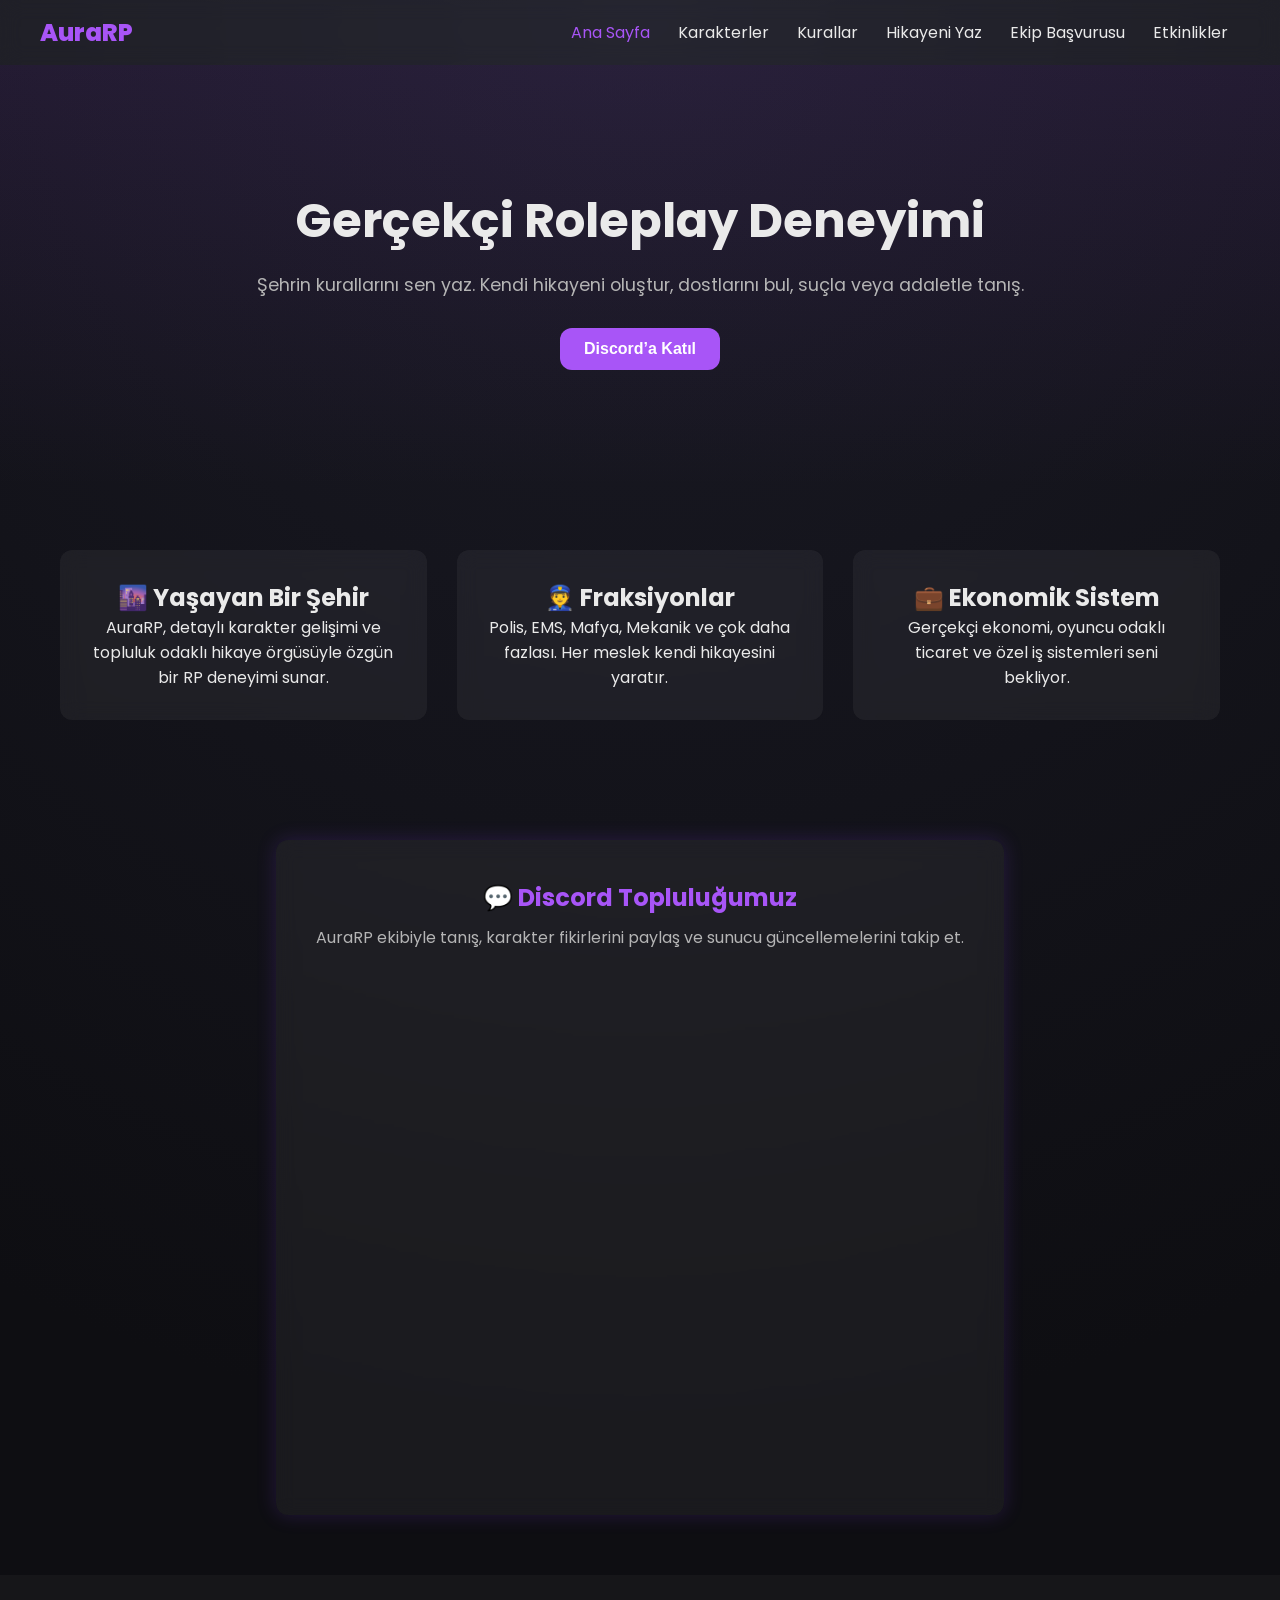
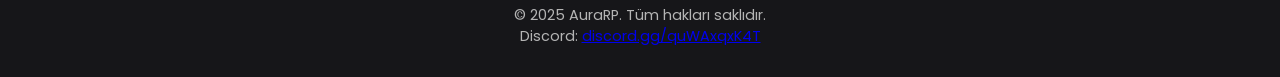
==== commit a1c53989: "Update index.html" ====
--- a/index.html
+++ b/index.html
@@ -3,97 +3,67 @@
 <head>
   <meta charset="UTF-8" />
   <meta name="viewport" content="width=device-width, initial-scale=1.0" />
-  <title>AuraRP | Ana Sayfa</title>
+  <title>AuraRP | Gerçekçi Roleplay Deneyimi</title>
+  <link href="https://fonts.googleapis.com/css2?family=Poppins:wght@400;600;800&display=swap" rel="stylesheet" />
   <link rel="stylesheet" href="style.css" />
 </head>
 <body>
-  <header>
-    <h1>AuraRP</h1>
-    <nav>
-      <ul>
-        <li><a href="index.html" class="active">Ana Sayfa</a></li>
-        <li><a href="kurallar.html">Kurallar</a></li>
-        <li><a href="karakterler.html">Karakterler</a></li>
-        <li><a href="istatistikler.html">İstatistikler</a></li>
-        <li><a href="etkinlikler.html">Etkinlikler</a></li>
-      </ul>
-    </nav>
+  <nav class="nav">
+    <div class="brand">AuraRP</div>
+    <div class="nav-links">
+      <a href="index.html" class="active">Ana Sayfa</a>
+      <a href="characters.html">Karakterler</a>
+      <a href="rules.html">Kurallar</a>
+      <a href="hikaye.html">Hikayeni Yaz</a>
+      <a href="basvuru.html">Ekip Başvurusu</a>
+      <a href="etkinlik.html">Etkinlikler</a>
+    </div>
+  </nav>
+
+  <header class="hero">
+    <div class="hero-content">
+      <h1>Gerçekçi Roleplay Deneyimi</h1>
+      <p>Şehrin kurallarını sen yaz. Kendi hikayeni oluştur, dostlarını bul, suçla veya adaletle tanış.</p>
+      <a href="https://discord.gg/quWAxqxK4T" target="_blank" class="btn-primary">Discord’a Katıl</a>
+    </div>
   </header>
 
-  <main>
-    <section class="hero">
-      <h2>AuraRP Dünyasına Hoş Geldin</h2>
-      <p>Rol yapmaya başla, hikayeni oluştur ve topluluğumuza katıl!</p>
-      <a href="https://discord.gg/quWAxqxK4T" target="_blank" class="btn-primary">🚀 Hemen Katıl</a>
-    </section>
+  <section class="info">
+    <div class="info-box">
+      <h2>🌆 Yaşayan Bir Şehir</h2>
+      <p>AuraRP, detaylı karakter gelişimi ve topluluk odaklı hikaye örgüsüyle özgün bir RP deneyimi sunar.</p>
+    </div>
 
-    <section class="form-section">
-      <h2>🧩 Ekip Başvurusu</h2>
-      <p>Ekibimize katılmak istiyorsan aşağıdaki formu doldur!</p>
-      <form id="ekipForm">
-        <input type="text" name="isim" placeholder="Adın ve Soyadın" required />
-        <input type="text" name="yas" placeholder="Yaşın" required />
-        <input type="text" name="rol" placeholder="Başvurmak istediğin rol" required />
-        <textarea name="neden" placeholder="Neden bu role uygun olduğunu anlat..." required></textarea>
-        <button type="submit" class="btn-primary">Gönder</button>
-      </form>
-    </section>
+    <div class="info-box">
+      <h2>👮 Fraksiyonlar</h2>
+      <p>Polis, EMS, Mafya, Mekanik ve çok daha fazlası. Her meslek kendi hikayesini yaratır.</p>
+    </div>
 
-    <section class="form-section">
-      <h2>📜 Hikayeni Yaz</h2>
-      <p>Karakterinin geçmişini bizimle paylaş!</p>
-      <form id="hikayeForm">
-        <input type="text" name="karakter" placeholder="Karakter İsmi" required />
-        <textarea name="hikaye" placeholder="Karakterinin hikayesini yaz..." required></textarea>
-        <button type="submit" class="btn-primary">Gönder</button>
-      </form>
-    </section>
+    <div class="info-box">
+      <h2>💼 Ekonomik Sistem</h2>
+      <p>Gerçekçi ekonomi, oyuncu odaklı ticaret ve özel iş sistemleri seni bekliyor.</p>
+    </div>
+  </section>
 
-    <section class="discord-section" id="discord">
-      <h2>💬 Discord Topluluğumuz</h2>
-      <p>Topluluğumuza katıl, ekibimizle tanış ve etkinliklerden haberdar ol!</p>
-      <div class="discord-widget">
-        <iframe
-          src="https://discord.com/widget?id=1429447982087929938&theme=dark"
-          width="350"
-          height="500"
-          allowtransparency="true"
-          frameborder="0"
-          sandbox="allow-popups allow-popups-to-escape-sandbox allow-same-origin allow-scripts"
-        ></iframe>
-      </div>
-    </section>
-  </main>
+  <section class="discord-section">
+    <h2>💬 Discord Topluluğumuz</h2>
+    <p>AuraRP ekibiyle tanış, karakter fikirlerini paylaş ve sunucu güncellemelerini takip et.</p>
+
+    <div class="discord-widget">
+      <iframe 
+        src="https://discord.com/widget?id=1302281263981977620&theme=dark" 
+        width="350" 
+        height="500" 
+        allowtransparency="true" 
+        frameborder="0" 
+        sandbox="allow-popups allow-popups-to-escape-sandbox allow-same-origin allow-scripts">
+      </iframe>
+    </div>
+  </section>
 
   <footer>
-    <p>© 2025 AuraRP | Tüm hakları saklıdır.</p>
+    <p>© 2025 AuraRP. Tüm hakları saklıdır.</p>
+    <p>Discord: <a href="https://discord.gg/quWAxqxK4T" target="_blank">discord.gg/quWAxqxK4T</a></p>
   </footer>
-
-  <script>
-    const ekipWebhook = "WEBHOOK_URLINI_BURAYA_YAZ"; // buraya kendi webhook'unu ekle
-    const hikayeWebhook = "WEBHOOK_URLINI_BURAYA_YAZ"; // buraya da hikaye webhook'unu ekle
-
-    document.getElementById("ekipForm").addEventListener("submit", async (e) => {
-      e.preventDefault();
-      const data = new FormData(e.target);
-      const payload = {
-        content: `🧩 **Yeni Ekip Başvurusu**\n👤 İsim: ${data.get("isim")}\n🎂 Yaş: ${data.get("yas")}\n🎭 Rol: ${data.get("rol")}\n📝 Sebep: ${data.get("neden")}`
-      };
-      await fetch(ekipWebhook, { method: "POST", headers: { "Content-Type": "application/json" }, body: JSON.stringify(payload) });
-      alert("Başvurun gönderildi!");
-      e.target.reset();
-    });
-
-    document.getElementById("hikayeForm").addEventListener("submit", async (e) => {
-      e.preventDefault();
-      const data = new FormData(e.target);
-      const payload = {
-        content: `📜 **Yeni Hikaye Gönderimi**\n👤 Karakter: ${data.get("karakter")}\n📖 Hikaye:\n${data.get("hikaye")}`
-      };
-      await fetch(hikayeWebhook, { method: "POST", headers: { "Content-Type": "application/json" }, body: JSON.stringify(payload) });
-      alert("Hikayen gönderildi!");
-      e.target.reset();
-    });
-  </script>
 </body>
 </html>
--- a/style.css
+++ b/style.css
@@ -1,153 +1,239 @@
+/* ---------- Genel Ayarlar ---------- */
+:root {
+  --bg: #0e0e12;
+  --text: #eaeaea;
+  --text-light: #b5b5b5;
+  --accent: #a855f7;
+  --radius: 12px;
+}
+
 * {
   margin: 0;
   padding: 0;
   box-sizing: border-box;
+  font-family: "Poppins", sans-serif;
 }
 
 body {
-  font-family: 'Poppins', sans-serif;
-  background: url('arka-plan.jpg') no-repeat center center/cover;
-  color: #fff;
+  background: radial-gradient(circle at top, #1a1a25 0%, #0e0e12 80%);
+  color: var(--text);
   min-height: 100vh;
-}
-
-/* Navbar */
-header {
-  background: rgba(0, 0, 0, 0.6);
-  padding: 15px 40px;
+  display: flex;
+  flex-direction: column;
+}
+
+/* ---------- Navbar ---------- */
+.nav {
   display: flex;
   justify-content: space-between;
   align-items: center;
+  background: rgba(255, 255, 255, 0.05);
   backdrop-filter: blur(10px);
-}
-
-header h1 {
-  font-size: 1.8rem;
-  color: #00aaff;
-}
-
-nav ul {
-  display: flex;
-  list-style: none;
-  gap: 20px;
-}
-
-nav a {
-  color: #fff;
+  padding: 15px 40px;
+  position: sticky;
+  top: 0;
+  z-index: 10;
+}
+
+.brand {
+  font-weight: 800;
+  font-size: 1.5rem;
+  color: var(--accent);
+}
+
+.nav-links a {
+  color: var(--text);
+  margin: 0 12px;
   text-decoration: none;
-  font-weight: 500;
-  transition: color 0.3s;
-}
-
-nav a:hover,
-nav a.active {
-  color: #00aaff;
-}
-
-/* Hero */
+  transition: 0.3s;
+}
+
+.nav-links a:hover,
+.nav-links a.active {
+  color: var(--accent);
+}
+
+/* ---------- Hero ---------- */
 .hero {
   text-align: center;
-  padding: 100px 20px;
-  background: rgba(0, 0, 0, 0.55);
-  backdrop-filter: blur(8px);
-  border-radius: 15px;
-  margin: 60px auto;
-  max-width: 900px;
-}
-
-.hero h2 {
-  font-size: 2.5rem;
+  padding: 120px 20px;
+  background: linear-gradient(180deg, rgba(168, 85, 247, 0.1), transparent);
+}
+
+.hero-content h1 {
+  font-size: 3rem;
   margin-bottom: 15px;
-  color: #00aaff;
-}
-
-.hero p {
-  font-size: 1.2rem;
-  margin-bottom: 25px;
+}
+
+.hero-content p {
+  font-size: 1.1rem;
+  color: var(--text-light);
+  margin-bottom: 30px;
 }
 
 .btn-primary {
   display: inline-block;
-  padding: 12px 28px;
-  background: #00aaff;
-  color: #fff;
-  border-radius: 30px;
+  background: var(--accent);
+  color: white;
+  padding: 12px 24px;
+  border-radius: var(--radius);
   text-decoration: none;
   font-weight: 600;
-  transition: background 0.3s;
+  transition: 0.3s;
 }
 
 .btn-primary:hover {
-  background: #0088cc;
-}
-
-/* Form sections */
-.form-section {
-  background: rgba(0, 0, 0, 0.5);
+  background: #9333ea;
+  box-shadow: 0 0 20px rgba(168, 85, 247, 0.5);
+}
+
+/* ---------- Bilgi Kutuları ---------- */
+.info {
+  display: grid;
+  grid-template-columns: repeat(auto-fit, minmax(250px, 1fr));
+  gap: 30px;
+  padding: 60px;
+  text-align: center;
+}
+
+.info-box {
+  background: rgba(255, 255, 255, 0.05);
+  border-radius: var(--radius);
+  padding: 30px;
   backdrop-filter: blur(10px);
-  border-radius: 20px;
+  transition: 0.3s;
+}
+
+.info-box:hover {
+  transform: translateY(-6px);
+  box-shadow: 0 0 15px rgba(168, 85, 247, 0.3);
+}
+
+/* ---------- Discord Bölümü ---------- */
+.discord-section {
+  text-align: center;
+  margin: 60px auto;
   padding: 40px;
-  margin: 60px auto;
   max-width: 800px;
-  text-align: center;
-}
-
-.form-section h2 {
-  color: #00aaff;
+  background: rgba(255, 255, 255, 0.05);
+  border-radius: var(--radius);
+  backdrop-filter: blur(10px);
+  box-shadow: 0 0 20px rgba(124, 58, 237, 0.2);
+}
+
+.discord-section h2 {
+  color: var(--accent);
   margin-bottom: 10px;
 }
 
-.form-section p {
+.discord-section p {
+  color: var(--text-light);
   margin-bottom: 25px;
-  color: #ddd;
-}
-
-.form-section form {
-  display: flex;
-  flex-direction: column;
-  gap: 15px;
-}
-
-input,
-textarea {
-  padding: 12px 15px;
-  border: none;
-  border-radius: 10px;
-  outline: none;
-  background: rgba(255, 255, 255, 0.1);
-  color: #fff;
-  resize: none;
-  font-size: 1rem;
-}
-
-input::placeholder,
-textarea::placeholder {
-  color: #aaa;
-}
-
-/* Discord */
-.discord-section {
-  text-align: center;
-  margin: 80px 0;
-}
-
-.discord-section h2 {
-  color: #00aaff;
-  margin-bottom: 10px;
 }
 
 .discord-widget {
   display: flex;
   justify-content: center;
-  margin-top: 20px;
-}
-
-/* Footer */
+}
+
+/* ---------- Sayfa Bölümü ---------- */
+.page {
+  text-align: center;
+  padding: 100px 20px 60px;
+}
+
+.page h1 {
+  color: var(--accent);
+  margin-bottom: 15px;
+}
+
+.page p {
+  color: var(--text-light);
+  margin-bottom: 40px;
+}
+
+/* ---------- Form Tasarımı (Modern) ---------- */
+.form-glass {
+  background: rgba(255, 255, 255, 0.05);
+  backdrop-filter: blur(12px);
+  border-radius: var(--radius);
+  box-shadow: 0 0 20px rgba(124, 58, 237, 0.2);
+  padding: 40px;
+  max-width: 600px;
+  margin: 30px auto;
+  transition: 0.3s ease;
+}
+
+.animated-form .field {
+  position: relative;
+  margin-bottom: 20px;
+}
+
+.animated-form input,
+.animated-form textarea,
+.animated-form select {
+  width: 100%;
+  padding: 14px 16px;
+  background: rgba(20, 20, 25, 0.7);
+  border: 1px solid rgba(255, 255, 255, 0.1);
+  border-radius: var(--radius);
+  color: var(--text);
+  font-size: 15px;
+  outline: none;
+  transition: 0.3s ease;
+}
+
+.animated-form input:focus,
+.animated-form textarea:focus,
+.animated-form select:focus {
+  border-color: var(--accent);
+  box-shadow: 0 0 10px rgba(124, 58, 237, 0.4);
+}
+
+.animated-form label {
+  position: absolute;
+  left: 16px;
+  top: 13px;
+  color: var(--text-light);
+  font-size: 14px;
+  pointer-events: none;
+  transition: 0.25s ease;
+}
+
+.animated-form input:focus + label,
+.animated-form textarea:focus + label,
+.animated-form input:not(:placeholder-shown) + label,
+.animated-form textarea:not(:placeholder-shown) + label {
+  top: -8px;
+  left: 10px;
+  background: var(--bg);
+  padding: 0 6px;
+  font-size: 12px;
+  color: var(--accent);
+}
+
+/* ---------- Footer ---------- */
 footer {
-  text-align: center;
-  padding: 20px;
-  background: rgba(0, 0, 0, 0.7);
-  backdrop-filter: blur(6px);
-  color: #aaa;
+  margin-top: auto;
+  text-align: center;
+  padding: 30px;
   font-size: 0.9rem;
-}
+  color: var(--text-light);
+  background: rgba(255, 255, 255, 0.03);
+}
+
+/* ---------- Mobil ---------- */
+@media (max-width: 700px) {
+  .info {
+    padding: 30px 15px;
+  }
+
+  .form-glass {
+    padding: 25px;
+  }
+
+  .discord-widget iframe {
+    width: 100%;
+    height: 400px;
+  }
+}
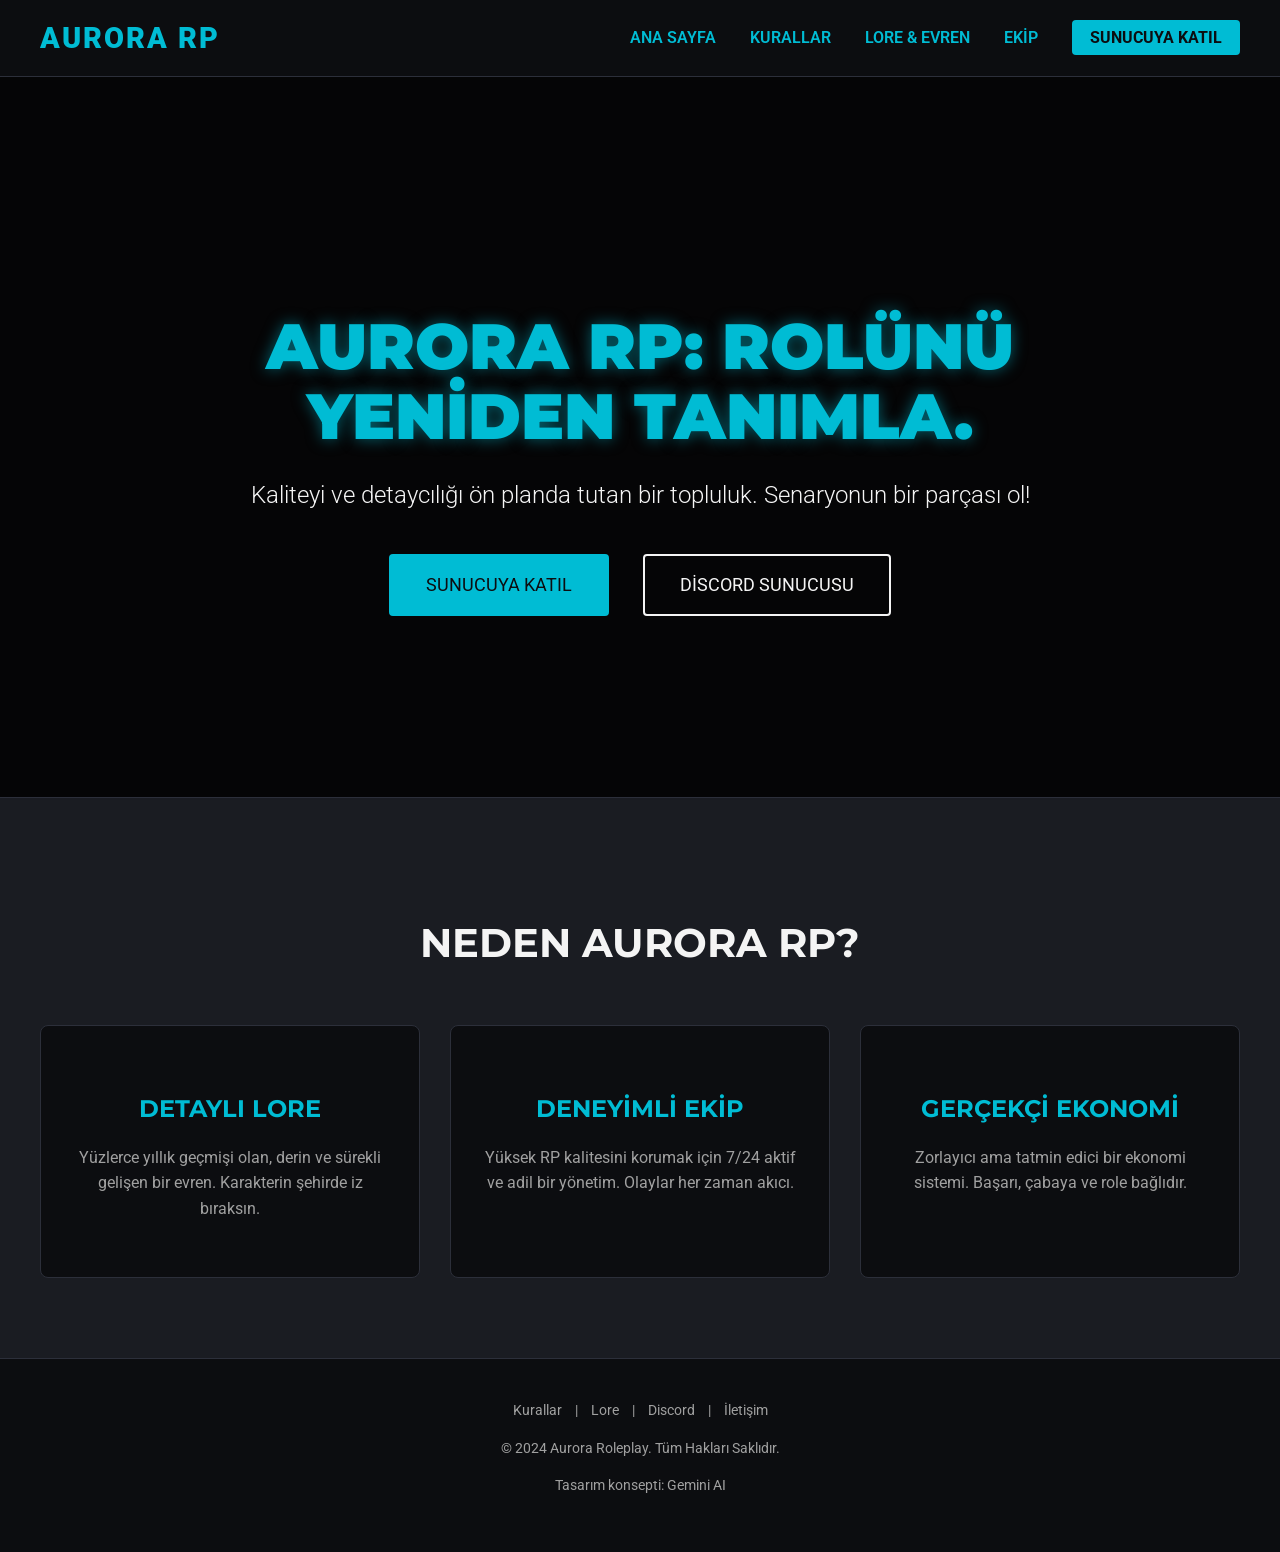
==== commit a8eae229: "Update index.html" ====
--- a/index.html
+++ b/index.html
@@ -1,69 +1,320 @@
 <!DOCTYPE html>
 <html lang="tr">
 <head>
-  <meta charset="UTF-8" />
-  <meta name="viewport" content="width=device-width, initial-scale=1.0" />
-  <title>AuraRP | Gerçekçi Roleplay Deneyimi</title>
-  <link href="https://fonts.googleapis.com/css2?family=Poppins:wght@400;600;800&display=swap" rel="stylesheet" />
-  <link rel="stylesheet" href="style.css" />
+    <meta charset="UTF-8">
+    <meta name="viewport" content="width=device-width, initial-scale=1.0">
+    <title>Aurora Roleplay - Est. 2025</title>
+    <link href="https://fonts.googleapis.com/css2?family=Montserrat:wght@400;600;700;900&family=Roboto:wght@300;400&display=swap" rel="stylesheet">
+    <style>
+        /* CSS Stilleri */
+        
+        /* Tema Renkleri */
+        :root {
+            --dark-bg: #0c0d10; /* Koyu Ana Arkaplan */
+            --card-bg: #1a1c22; /* Kart/Bölüm Arkaplanı */
+            --accent-color: #00bcd4; /* Canlı Camgöbeği/Mavi Vurgu */
+            --text-light: #f4f4f4; /* Açık Ana Metin */
+            --text-subtle: #a0a0a0; /* İkincil Metin */
+            --border-color: #2c2f3a; /* İnce Sınır Çizgisi */
+        }
+
+        /* Genel Ayarlar */
+        body {
+            background-color: var(--dark-bg);
+            color: var(--text-light);
+            font-family: 'Roboto', sans-serif;
+            margin: 0;
+            padding: 0;
+            line-height: 1.6;
+            scroll-behavior: smooth;
+        }
+
+        h1, h2, h3 {
+            font-family: 'Montserrat', sans-serif;
+            color: var(--text-light);
+            text-transform: uppercase;
+        }
+
+        a {
+            text-decoration: none;
+            color: var(--accent-color);
+            transition: color 0.3s;
+        }
+
+        a:hover {
+            color: #4ed9e7;
+        }
+
+        .container {
+            max-width: 1200px;
+            margin: 0 auto;
+            padding: 0 20px;
+        }
+        
+        /* HEADER - NAVİGASYON BARI */
+        header {
+            background-color: var(--dark-bg);
+            padding: 15px 0;
+            border-bottom: 1px solid var(--border-color);
+            position: sticky;
+            top: 0;
+            z-index: 1000;
+        }
+
+        .navbar {
+            display: flex;
+            justify-content: space-between;
+            align-items: center;
+        }
+
+        .logo {
+            font-size: 1.8rem;
+            font-weight: 900;
+            letter-spacing: 2px;
+            color: var(--accent-color);
+        }
+
+        nav a {
+            margin-left: 30px;
+            font-weight: 600;
+            padding: 5px 0;
+            position: relative;
+        }
+
+        nav a:after {
+            content: '';
+            position: absolute;
+            left: 0;
+            bottom: 0;
+            width: 0;
+            height: 2px;
+            background-color: var(--accent-color);
+            transition: width 0.3s;
+        }
+
+        nav a:hover:after {
+            width: 100%;
+        }
+
+        .cta-button {
+            background-color: var(--accent-color);
+            color: var(--dark-bg) !important;
+            padding: 8px 18px;
+            border-radius: 4px;
+            font-weight: 700;
+            transition: background-color 0.3s, transform 0.2s;
+            margin-left: 30px;
+            border: none;
+        }
+
+        .cta-button:hover {
+            background-color: #4ed9e7;
+            transform: translateY(-2px);
+        }
+
+        /* HERO SECTION (ANA EKRAN) */
+        .hero-section {
+            height: 80vh;
+            display: flex;
+            justify-content: center;
+            align-items: center;
+            text-align: center;
+            position: relative;
+            overflow: hidden;
+            /* JANTI İÇİN YÜKSEK KALİTELİ ARKA PLAN VİDEOSU/RESMİ TAVSİYE EDİLİR */
+            /* background-image: url('images/aurora-bg.jpg'); */ 
+            background-size: cover;
+            background-position: center;
+        }
+        
+        /* Arkaplan Overlay - Metnin Okunmasını Sağlar */
+        .hero-section::before {
+            content: '';
+            position: absolute;
+            top: 0;
+            left: 0;
+            right: 0;
+            bottom: 0;
+            background: rgba(0, 0, 0, 0.6);
+        }
+
+        .hero-content {
+            z-index: 10;
+            max-width: 900px;
+            padding: 20px;
+        }
+
+        .hero-content h1 {
+            font-size: 4rem;
+            margin-bottom: 10px;
+            line-height: 1.1;
+            color: var(--accent-color);
+            font-weight: 900;
+            text-shadow: 0 0 15px rgba(0, 188, 212, 0.5); /* Hafif Işıltı */
+        }
+
+        .hero-content p {
+            font-size: 1.5rem;
+            margin-bottom: 40px;
+            color: var(--text-light);
+            font-weight: 300;
+        }
+
+        .hero-buttons .button {
+            font-size: 1.1rem;
+            padding: 15px 35px;
+            margin: 0 15px;
+            border: 2px solid;
+            display: inline-block;
+            border-radius: 4px;
+            transition: background-color 0.3s, transform 0.2s;
+        }
+
+        .hero-buttons .primary {
+            background-color: var(--accent-color);
+            color: var(--dark-bg);
+            border-color: var(--accent-color);
+        }
+
+        .hero-buttons .primary:hover {
+            background-color: #4ed9e7;
+            transform: scale(1.05);
+        }
+
+        .hero-buttons .secondary {
+            background-color: transparent;
+            color: var(--text-light);
+            border-color: var(--text-light);
+        }
+
+        .hero-buttons .secondary:hover {
+            border-color: var(--accent-color);
+            color: var(--accent-color);
+            transform: scale(1.05);
+        }
+        
+        /* BÖLÜMLER (FEATURES) */
+        .features-section {
+            padding: 80px 0;
+            background-color: var(--card-bg);
+            border-top: 1px solid var(--border-color);
+            text-align: center;
+        }
+
+        .features-section h2 {
+            font-size: 2.5rem;
+            margin-bottom: 50px;
+            font-weight: 700;
+        }
+
+        .feature-grid {
+            display: grid;
+            grid-template-columns: repeat(3, 1fr);
+            gap: 30px;
+            margin-top: 40px;
+        }
+
+        .feature-card {
+            background-color: var(--dark-bg);
+            padding: 40px 30px;
+            border-radius: 8px;
+            border: 1px solid var(--border-color);
+            transition: transform 0.3s, box-shadow 0.3s;
+        }
+
+        .feature-card:hover {
+            transform: translateY(-8px);
+            box-shadow: 0 10px 25px rgba(0, 0, 0, 0.5);
+        }
+
+        .feature-card h3 {
+            font-size: 1.5rem;
+            color: var(--accent-color);
+            margin-bottom: 15px;
+        }
+
+        .feature-card p {
+            color: var(--text-subtle);
+        }
+        
+        /* FOOTER */
+        footer {
+            background-color: var(--dark-bg);
+            border-top: 1px solid var(--border-color);
+            padding: 40px 0;
+            text-align: center;
+            color: var(--text-subtle);
+            font-size: 0.9rem;
+        }
+
+        .footer-links a {
+            margin: 0 10px;
+            color: var(--text-subtle);
+        }
+
+        .footer-links a:hover {
+            color: var(--accent-color);
+        }
+    </style>
 </head>
 <body>
-  <nav class="nav">
-    <div class="brand">AuraRP</div>
-    <div class="nav-links">
-      <a href="index.html" class="active">Ana Sayfa</a>
-      <a href="characters.html">Karakterler</a>
-      <a href="rules.html">Kurallar</a>
-      <a href="hikaye.html">Hikayeni Yaz</a>
-      <a href="basvuru.html">Ekip Başvurusu</a>
-      <a href="etkinlik.html">Etkinlikler</a>
-    </div>
-  </nav>
-
-  <header class="hero">
-    <div class="hero-content">
-      <h1>Gerçekçi Roleplay Deneyimi</h1>
-      <p>Şehrin kurallarını sen yaz. Kendi hikayeni oluştur, dostlarını bul, suçla veya adaletle tanış.</p>
-      <a href="https://discord.gg/quWAxqxK4T" target="_blank" class="btn-primary">Discord’a Katıl</a>
-    </div>
-  </header>
-
-  <section class="info">
-    <div class="info-box">
-      <h2>🌆 Yaşayan Bir Şehir</h2>
-      <p>AuraRP, detaylı karakter gelişimi ve topluluk odaklı hikaye örgüsüyle özgün bir RP deneyimi sunar.</p>
-    </div>
-
-    <div class="info-box">
-      <h2>👮 Fraksiyonlar</h2>
-      <p>Polis, EMS, Mafya, Mekanik ve çok daha fazlası. Her meslek kendi hikayesini yaratır.</p>
-    </div>
-
-    <div class="info-box">
-      <h2>💼 Ekonomik Sistem</h2>
-      <p>Gerçekçi ekonomi, oyuncu odaklı ticaret ve özel iş sistemleri seni bekliyor.</p>
-    </div>
-  </section>
-
-  <section class="discord-section">
-    <h2>💬 Discord Topluluğumuz</h2>
-    <p>AuraRP ekibiyle tanış, karakter fikirlerini paylaş ve sunucu güncellemelerini takip et.</p>
-
-    <div class="discord-widget">
-      <iframe 
-        src="https://discord.com/widget?id=1302281263981977620&theme=dark" 
-        width="350" 
-        height="500" 
-        allowtransparency="true" 
-        frameborder="0" 
-        sandbox="allow-popups allow-popups-to-escape-sandbox allow-same-origin allow-scripts">
-      </iframe>
-    </div>
-  </section>
-
-  <footer>
-    <p>© 2025 AuraRP. Tüm hakları saklıdır.</p>
-    <p>Discord: <a href="https://discord.gg/quWAxqxK4T" target="_blank">discord.gg/quWAxqxK4T</a></p>
-  </footer>
+
+    <header>
+        <div class="container navbar">
+            <div class="logo">AURORA RP</div>
+            <nav>
+                <a href="#home">ANA SAYFA</a>
+                <a href="#rules">KURALLAR</a>
+                <a href="#lore">LORE & EVREN</a>
+                <a href="#ekip">EKİP</a>
+                <a href="#join" class="cta-button">SUNUCUYA KATIL</a>
+            </nav>
+        </div>
+    </header>
+
+    <section class="hero-section" id="home">
+        <div class="hero-content">
+            <h1>AURORA RP: ROLÜNÜ YENİDEN TANIMLA.</h1>
+            <p>Kaliteyi ve detaycılığı ön planda tutan bir topluluk. Senaryonun bir parçası ol!</p>
+            <div class="hero-buttons">
+                <a href="#join" class="button primary">SUNUCUYA KATIL</a>
+                <a href="DISCORD_LINKINIZI_BURAYA_EKLEYIN" class="button secondary" target="_blank">DİSCORD SUNUCUSU</a>
+            </div>
+        </div>
+    </section>
+
+    <section class="features-section" id="features">
+        <div class="container">
+            <h2>NEDEN AURORA RP?</h2>
+            <div class="feature-grid">
+                <div class="feature-card">
+                    <h3>DETAYLI LORE</h3>
+                    <p>Yüzlerce yıllık geçmişi olan, derin ve sürekli gelişen bir evren. Karakterin şehirde iz bıraksın.</p>
+                </div>
+                <div class="feature-card">
+                    <h3>DENEYİMLİ EKİP</h3>
+                    <p>Yüksek RP kalitesini korumak için 7/24 aktif ve adil bir yönetim. Olaylar her zaman akıcı.</p>
+                </div>
+                <div class="feature-card">
+                    <h3>GERÇEKÇİ EKONOMİ</h3>
+                    <p>Zorlayıcı ama tatmin edici bir ekonomi sistemi. Başarı, çabaya ve role bağlıdır.</p>
+                </div>
+            </div>
+        </div>
+    </section>
+    
+    <footer>
+        <div class="container">
+            <div class="footer-links">
+                <a href="#rules">Kurallar</a> | 
+                <a href="#lore">Lore</a> | 
+                <a href="DISCORD_LINKINIZI_BURAYA_EKLEYIN">Discord</a> |
+                <a href="mailto:MAIL_ADRESINIZ">İletişim</a>
+            </div>
+            <p>&copy; 2024 Aurora Roleplay. Tüm Hakları Saklıdır.</p>
+            <p>Tasarım konsepti: Gemini AI</p>
+        </div>
+    </footer>
+
 </body>
 </html>
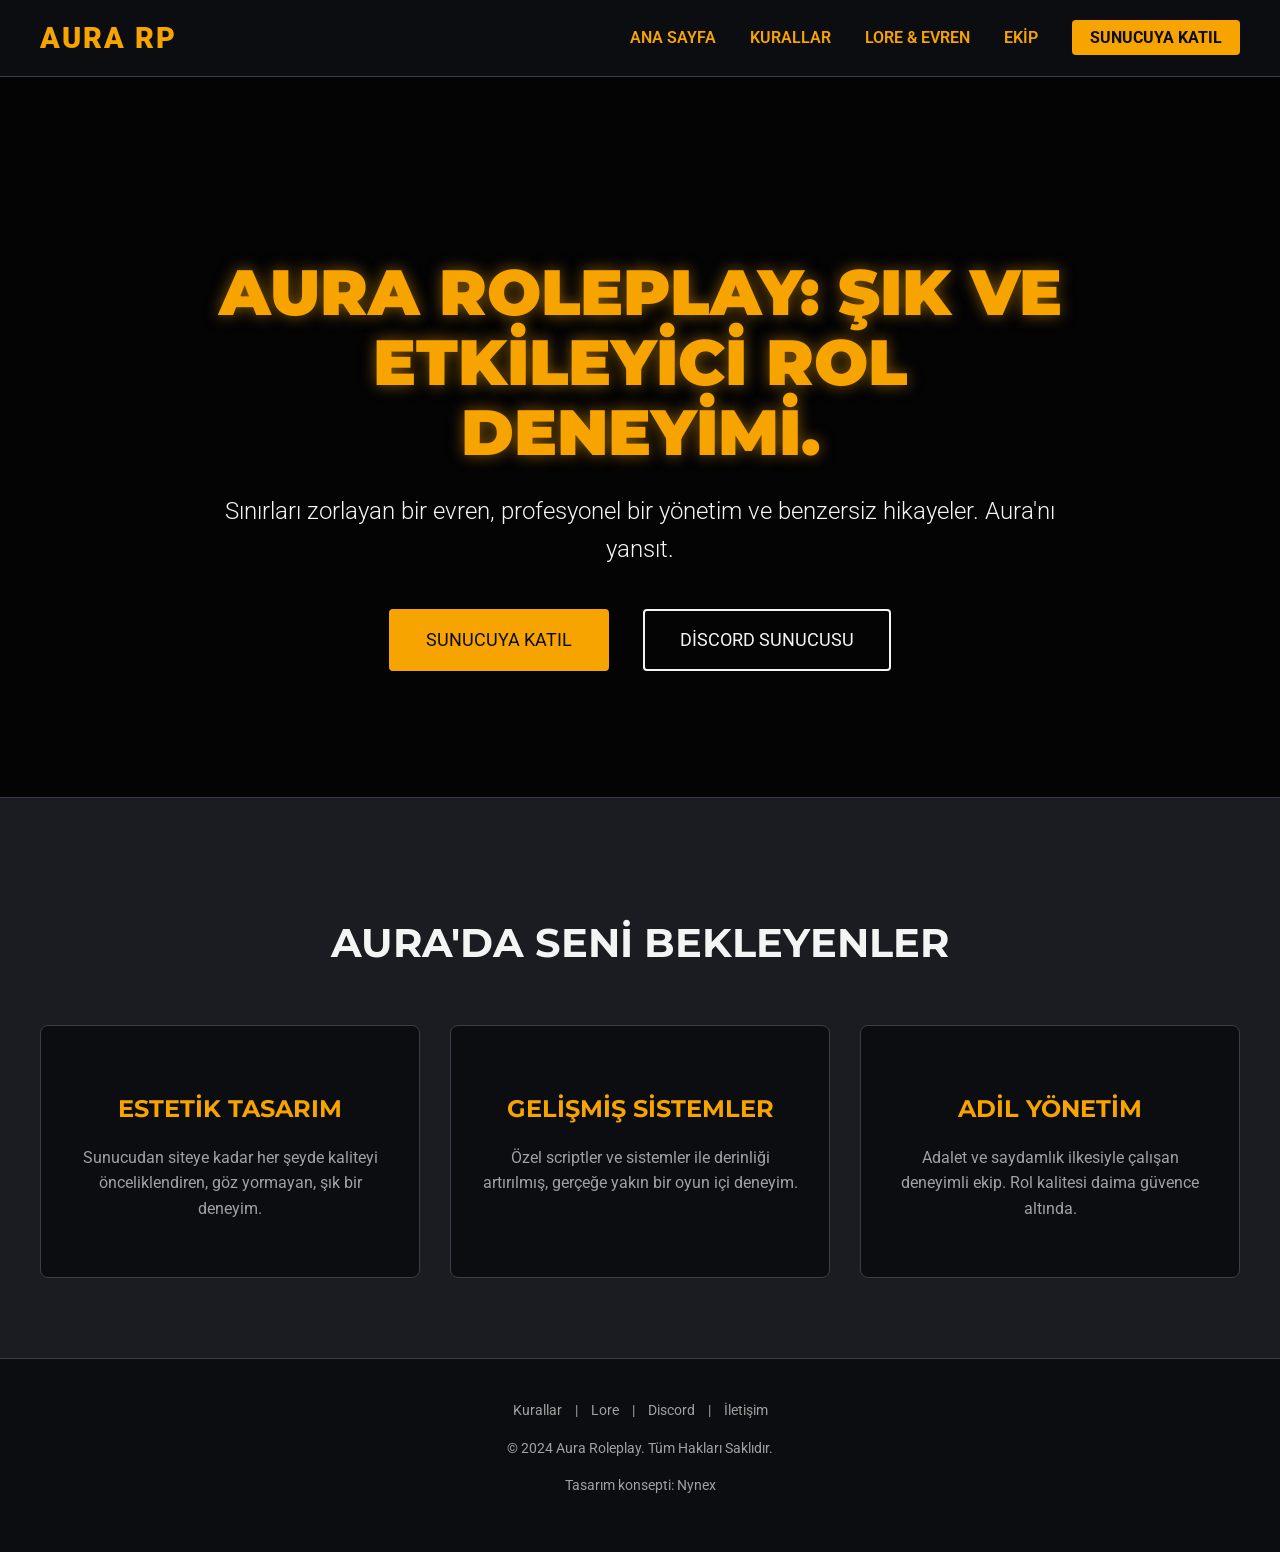
==== commit f5824fd4: "Update index.html" ====
--- a/index.html
+++ b/index.html
@@ -3,7 +3,7 @@
 <head>
     <meta charset="UTF-8">
     <meta name="viewport" content="width=device-width, initial-scale=1.0">
-    <title>Aurora Roleplay - Est. 2025</title>
+    <title>Aura Roleplay - Şıklık ve Kalite</title>
     <link href="https://fonts.googleapis.com/css2?family=Montserrat:wght@400;600;700;900&family=Roboto:wght@300;400&display=swap" rel="stylesheet">
     <style>
         /* CSS Stilleri */
@@ -12,10 +12,10 @@
         :root {
             --dark-bg: #0c0d10; /* Koyu Ana Arkaplan */
             --card-bg: #1a1c22; /* Kart/Bölüm Arkaplanı */
-            --accent-color: #00bcd4; /* Canlı Camgöbeği/Mavi Vurgu */
+            --accent-color: #f7a300; /* Canlı Altın Sarısı/Ateş Vurgu Rengi (Aura için daha uygun) */
             --text-light: #f4f4f4; /* Açık Ana Metin */
             --text-subtle: #a0a0a0; /* İkincil Metin */
-            --border-color: #2c2f3a; /* İnce Sınır Çizgisi */
+            --border-color: #3b3e47; /* İnce Sınır Çizgisi */
         }
 
         /* Genel Ayarlar */
@@ -42,7 +42,7 @@
         }
 
         a:hover {
-            color: #4ed9e7;
+            color: #ffc44d;
         }
 
         .container {
@@ -71,7 +71,7 @@
             font-size: 1.8rem;
             font-weight: 900;
             letter-spacing: 2px;
-            color: var(--accent-color);
+            color: var(--accent-color); /* LOGO RENGİ VURGU RENGİNDE */
         }
 
         nav a {
@@ -108,7 +108,7 @@
         }
 
         .cta-button:hover {
-            background-color: #4ed9e7;
+            background-color: #ffc44d;
             transform: translateY(-2px);
         }
 
@@ -121,13 +121,13 @@
             text-align: center;
             position: relative;
             overflow: hidden;
-            /* JANTI İÇİN YÜKSEK KALİTELİ ARKA PLAN VİDEOSU/RESMİ TAVSİYE EDİLİR */
-            /* background-image: url('images/aurora-bg.jpg'); */ 
+            /* Yüksek kaliteli bir AURA temalı görsel veya video arka planı buraya gelecek */
+            /* background-image: url('images/aura-bg.jpg'); */ 
             background-size: cover;
             background-position: center;
         }
         
-        /* Arkaplan Overlay - Metnin Okunmasını Sağlar */
+        /* Arkaplan Overlay */
         .hero-section::before {
             content: '';
             position: absolute;
@@ -135,7 +135,7 @@
             left: 0;
             right: 0;
             bottom: 0;
-            background: rgba(0, 0, 0, 0.6);
+            background: rgba(0, 0, 0, 0.7);
         }
 
         .hero-content {
@@ -148,9 +148,9 @@
             font-size: 4rem;
             margin-bottom: 10px;
             line-height: 1.1;
-            color: var(--accent-color);
+            color: var(--accent-color); 
             font-weight: 900;
-            text-shadow: 0 0 15px rgba(0, 188, 212, 0.5); /* Hafif Işıltı */
+            text-shadow: 0 0 15px rgba(247, 163, 0, 0.5); /* Hafif Işıltı Efekti */
         }
 
         .hero-content p {
@@ -168,6 +168,7 @@
             display: inline-block;
             border-radius: 4px;
             transition: background-color 0.3s, transform 0.2s;
+            text-transform: uppercase;
         }
 
         .hero-buttons .primary {
@@ -177,7 +178,7 @@
         }
 
         .hero-buttons .primary:hover {
-            background-color: #4ed9e7;
+            background-color: #ffc44d;
             transform: scale(1.05);
         }
 
@@ -261,7 +262,7 @@
 
     <header>
         <div class="container navbar">
-            <div class="logo">AURORA RP</div>
+            <div class="logo">AURA RP</div>
             <nav>
                 <a href="#home">ANA SAYFA</a>
                 <a href="#rules">KURALLAR</a>
@@ -274,8 +275,8 @@
 
     <section class="hero-section" id="home">
         <div class="hero-content">
-            <h1>AURORA RP: ROLÜNÜ YENİDEN TANIMLA.</h1>
-            <p>Kaliteyi ve detaycılığı ön planda tutan bir topluluk. Senaryonun bir parçası ol!</p>
+            <h1>AURA ROLEPLAY: ŞIK VE ETKİLEYİCİ ROL DENEYİMİ.</h1>
+            <p>Sınırları zorlayan bir evren, profesyonel bir yönetim ve benzersiz hikayeler. Aura'nı yansıt.</p>
             <div class="hero-buttons">
                 <a href="#join" class="button primary">SUNUCUYA KATIL</a>
                 <a href="DISCORD_LINKINIZI_BURAYA_EKLEYIN" class="button secondary" target="_blank">DİSCORD SUNUCUSU</a>
@@ -285,19 +286,19 @@
 
     <section class="features-section" id="features">
         <div class="container">
-            <h2>NEDEN AURORA RP?</h2>
+            <h2>AURA'DA SENİ BEKLEYENLER</h2>
             <div class="feature-grid">
                 <div class="feature-card">
-                    <h3>DETAYLI LORE</h3>
-                    <p>Yüzlerce yıllık geçmişi olan, derin ve sürekli gelişen bir evren. Karakterin şehirde iz bıraksın.</p>
+                    <h3>ESTETİK TASARIM</h3>
+                    <p>Sunucudan siteye kadar her şeyde kaliteyi önceliklendiren, göz yormayan, şık bir deneyim.</p>
                 </div>
                 <div class="feature-card">
-                    <h3>DENEYİMLİ EKİP</h3>
-                    <p>Yüksek RP kalitesini korumak için 7/24 aktif ve adil bir yönetim. Olaylar her zaman akıcı.</p>
+                    <h3>GELİŞMİŞ SİSTEMLER</h3>
+                    <p>Özel scriptler ve sistemler ile derinliği artırılmış, gerçeğe yakın bir oyun içi deneyim.</p>
                 </div>
                 <div class="feature-card">
-                    <h3>GERÇEKÇİ EKONOMİ</h3>
-                    <p>Zorlayıcı ama tatmin edici bir ekonomi sistemi. Başarı, çabaya ve role bağlıdır.</p>
+                    <h3>ADİL YÖNETİM</h3>
+                    <p>Adalet ve saydamlık ilkesiyle çalışan deneyimli ekip. Rol kalitesi daima güvence altında.</p>
                 </div>
             </div>
         </div>
@@ -308,11 +309,11 @@
             <div class="footer-links">
                 <a href="#rules">Kurallar</a> | 
                 <a href="#lore">Lore</a> | 
-                <a href="DISCORD_LINKINIZI_BURAYA_EKLEYIN">Discord</a> |
+                <a href="https://discord.gg/XfWbbpV9vB">Discord</a> |
                 <a href="mailto:MAIL_ADRESINIZ">İletişim</a>
             </div>
-            <p>&copy; 2024 Aurora Roleplay. Tüm Hakları Saklıdır.</p>
-            <p>Tasarım konsepti: Gemini AI</p>
+            <p>&copy; 2024 Aura Roleplay. Tüm Hakları Saklıdır.</p>
+            <p>Tasarım konsepti: Nynex</p>
         </div>
     </footer>
 
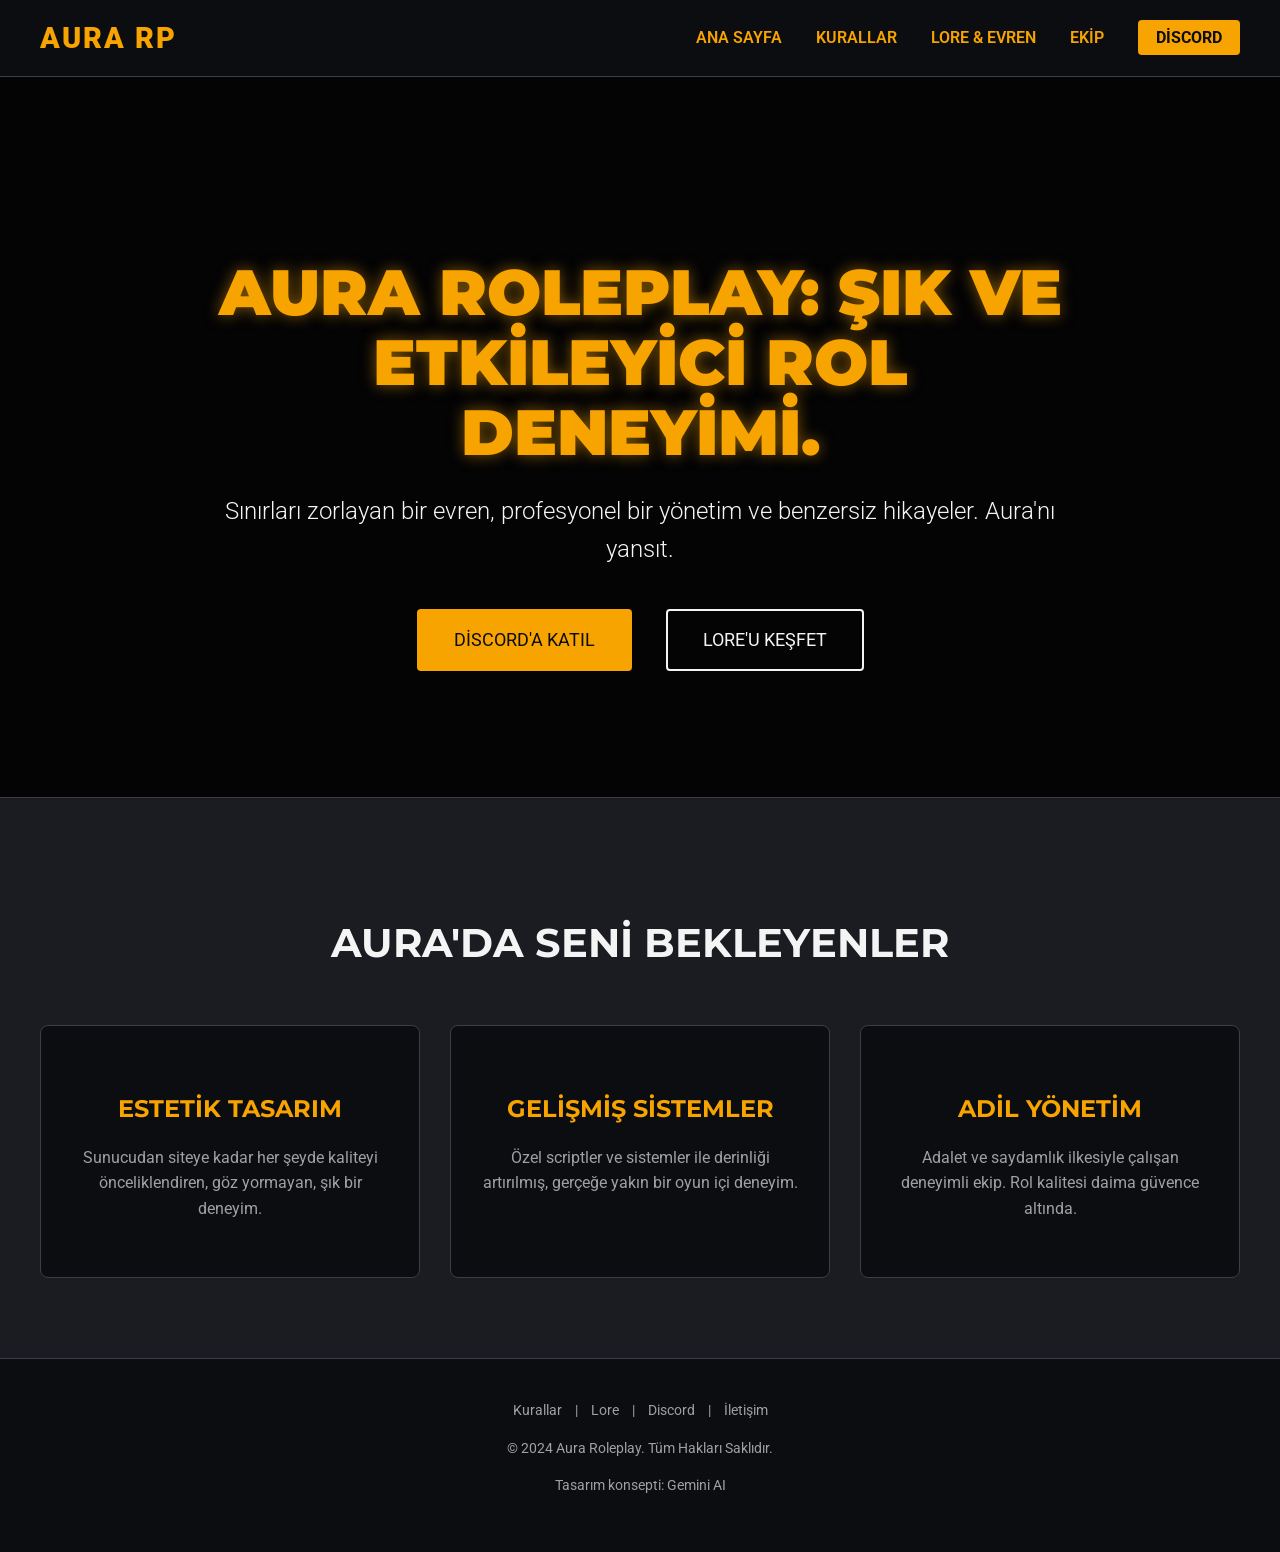
==== commit 31754c11: "Update index.html" ====
--- a/index.html
+++ b/index.html
@@ -6,16 +6,16 @@
     <title>Aura Roleplay - Şıklık ve Kalite</title>
     <link href="https://fonts.googleapis.com/css2?family=Montserrat:wght@400;600;700;900&family=Roboto:wght@300;400&display=swap" rel="stylesheet">
     <style>
-        /* CSS Stilleri */
+        /* CSS Stilleri (Önceki Janti Stili) */
         
         /* Tema Renkleri */
         :root {
-            --dark-bg: #0c0d10; /* Koyu Ana Arkaplan */
-            --card-bg: #1a1c22; /* Kart/Bölüm Arkaplanı */
-            --accent-color: #f7a300; /* Canlı Altın Sarısı/Ateş Vurgu Rengi (Aura için daha uygun) */
-            --text-light: #f4f4f4; /* Açık Ana Metin */
-            --text-subtle: #a0a0a0; /* İkincil Metin */
-            --border-color: #3b3e47; /* İnce Sınır Çizgisi */
+            --dark-bg: #0c0d10;
+            --card-bg: #1a1c22;
+            --accent-color: #f7a300; /* Altın Sarısı Vurgu */
+            --text-light: #f4f4f4;
+            --text-subtle: #a0a0a0;
+            --border-color: #3b3e47;
         }
 
         /* Genel Ayarlar */
@@ -71,7 +71,7 @@
             font-size: 1.8rem;
             font-weight: 900;
             letter-spacing: 2px;
-            color: var(--accent-color); /* LOGO RENGİ VURGU RENGİNDE */
+            color: var(--accent-color);
         }
 
         nav a {
@@ -121,7 +121,7 @@
             text-align: center;
             position: relative;
             overflow: hidden;
-            /* Yüksek kaliteli bir AURA temalı görsel veya video arka planı buraya gelecek */
+            /* ** BURAYA GÖRSELİ EKLE ** */
             /* background-image: url('images/aura-bg.jpg'); */ 
             background-size: cover;
             background-position: center;
@@ -150,7 +150,7 @@
             line-height: 1.1;
             color: var(--accent-color); 
             font-weight: 900;
-            text-shadow: 0 0 15px rgba(247, 163, 0, 0.5); /* Hafif Işıltı Efekti */
+            text-shadow: 0 0 15px rgba(247, 163, 0, 0.5); 
         }
 
         .hero-content p {
@@ -264,11 +264,11 @@
         <div class="container navbar">
             <div class="logo">AURA RP</div>
             <nav>
-                <a href="#home">ANA SAYFA</a>
-                <a href="#rules">KURALLAR</a>
-                <a href="#lore">LORE & EVREN</a>
-                <a href="#ekip">EKİP</a>
-                <a href="#join" class="cta-button">SUNUCUYA KATIL</a>
+                <a href="index.html">ANA SAYFA</a>
+                <a href="rules.html">KURALLAR</a>
+                <a href="lore.html">LORE & EVREN</a>
+                <a href="staff.html">EKİP</a>
+                <a href="https://discord.gg/XfWbbpV9vB" target="_blank" class="cta-button">DİSCORD</a>
             </nav>
         </div>
     </header>
@@ -278,8 +278,8 @@
             <h1>AURA ROLEPLAY: ŞIK VE ETKİLEYİCİ ROL DENEYİMİ.</h1>
             <p>Sınırları zorlayan bir evren, profesyonel bir yönetim ve benzersiz hikayeler. Aura'nı yansıt.</p>
             <div class="hero-buttons">
-                <a href="#join" class="button primary">SUNUCUYA KATIL</a>
-                <a href="DISCORD_LINKINIZI_BURAYA_EKLEYIN" class="button secondary" target="_blank">DİSCORD SUNUCUSU</a>
+                <a href="https://discord.gg/XfWbbpV9vB" target="_blank" class="button primary">DİSCORD'A KATIL</a>
+                <a href="lore.html" class="button secondary">LORE'U KEŞFET</a>
             </div>
         </div>
     </section>
@@ -307,13 +307,13 @@
     <footer>
         <div class="container">
             <div class="footer-links">
-                <a href="#rules">Kurallar</a> | 
-                <a href="#lore">Lore</a> | 
-                <a href="https://discord.gg/XfWbbpV9vB">Discord</a> |
+                <a href="rules.html">Kurallar</a> | 
+                <a href="lore.html">Lore</a> | 
+                <a href="https://discord.gg/XfWbbpV9vB" target="_blank">Discord</a> |
                 <a href="mailto:MAIL_ADRESINIZ">İletişim</a>
             </div>
             <p>&copy; 2024 Aura Roleplay. Tüm Hakları Saklıdır.</p>
-            <p>Tasarım konsepti: Nynex</p>
+            <p>Tasarım konsepti: Gemini AI</p>
         </div>
     </footer>
 
